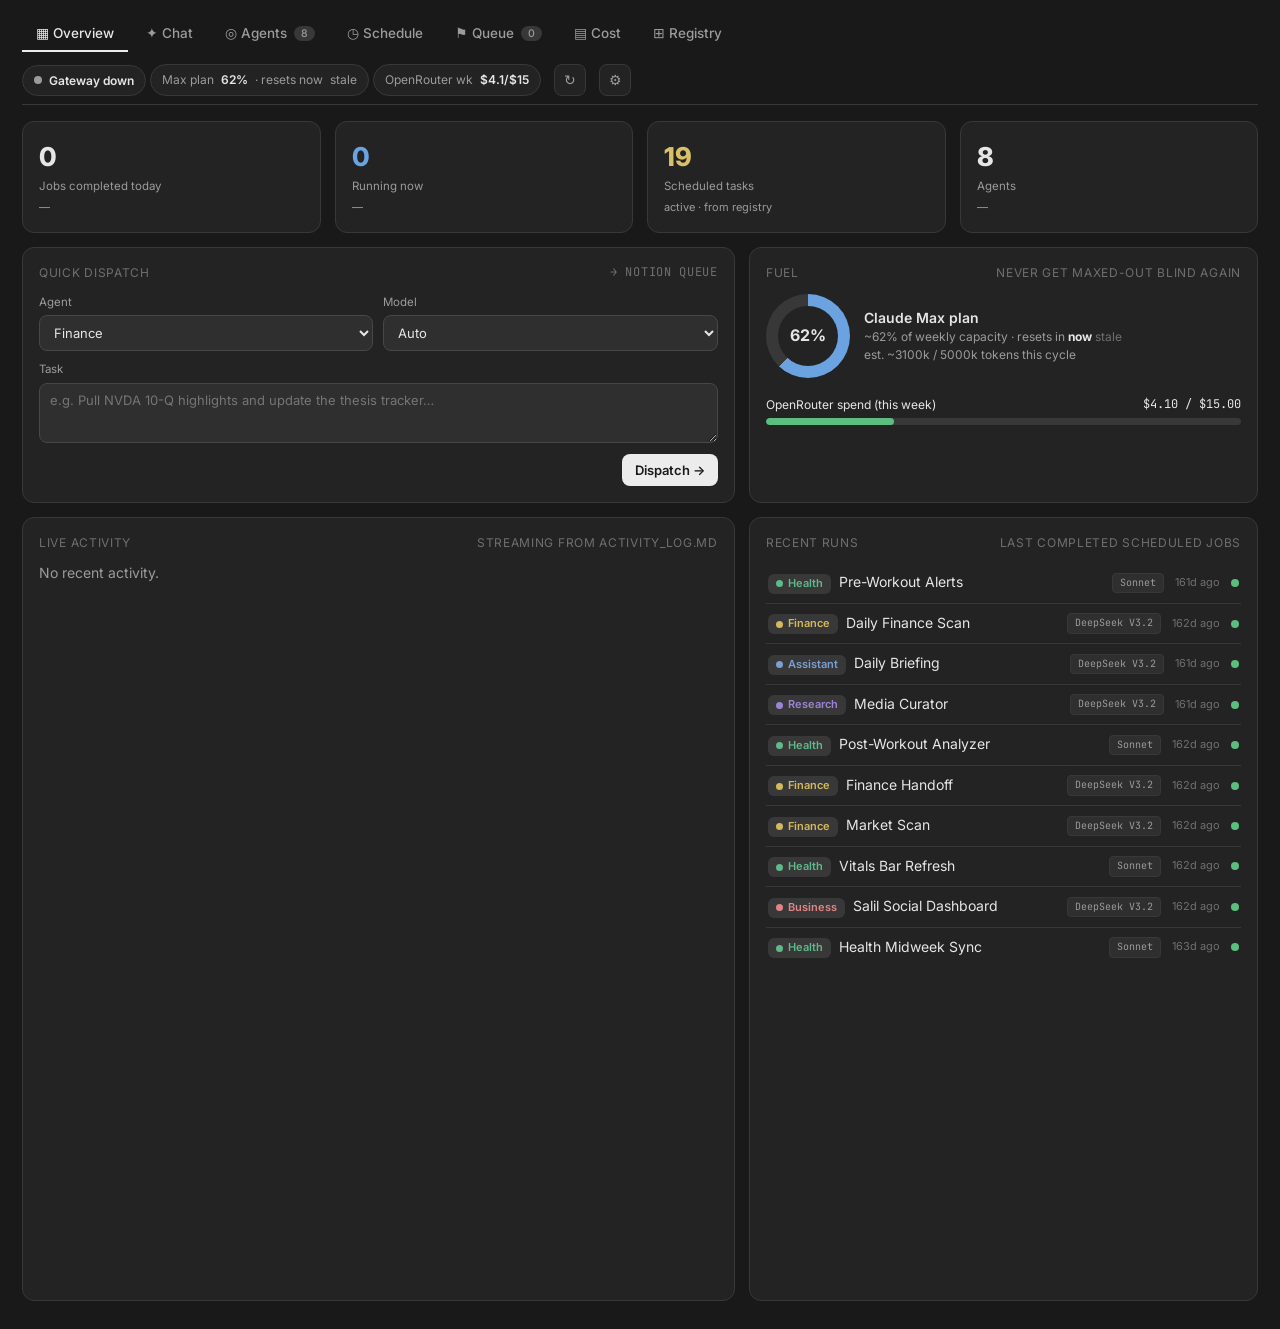
==== command-center/index.html @ c6738aec "Command Center v2: taller layout; agent color fixes; queue/overview/cost redesign; registry inline c" ====
<!DOCTYPE html>
<html lang="en">
<head>
  <meta charset="utf-8">
  <meta name="viewport" content="width=device-width, initial-scale=1">
  <title>AI Command Center</title>
  <link rel="preconnect" href="https://fonts.googleapis.com">
  <link rel="preconnect" href="https://fonts.gstatic.com" crossorigin>
  <link rel="stylesheet" href="https://fonts.googleapis.com/css2?family=Inter:wght@400;500;600;700&family=JetBrains+Mono:wght@400;500&display=swap">
  <link rel="stylesheet" href="css/styles.css">
</head>
<body>
  <!-- Single header row: tabs on the left, status pills + refresh/settings on the right. The
       Notion page title above the embed serves as the heading, so no in-widget brand block. -->
  <div class="topbar">
    <div class="tabs" id="tabs" role="tablist" aria-label="Command Center sections"></div>
    <div class="spacer"></div>
    <!-- Pills (gateway / Max % / OpenRouter $) are rendered into #pills by render/chrome.js. -->
    <span id="pills"></span>
    <button class="iconbtn" id="btn-refresh" title="Refresh" aria-label="Refresh"></button>
    <button class="iconbtn" id="btn-settings" title="Settings" aria-label="Settings"></button>
  </div>

  <!-- Six fixed-height panels (height: var(--app-h)). Content rendered in sections 04-06. -->
  <!-- Visibility is owned solely by CSS (.panel{display:none} / .panel.active{display:flex});
       section 04's render() toggles .active. No `hidden` attr, to avoid a dual-mechanism desync. -->
  <div class="panel active" id="overview" role="tabpanel" aria-labelledby="tab-overview"></div>
  <div class="panel" id="chat" role="tabpanel" aria-labelledby="tab-chat"></div>
  <div class="panel" id="agents" role="tabpanel" aria-labelledby="tab-agents"></div>
  <div class="panel" id="schedule" role="tabpanel" aria-labelledby="tab-schedule"></div>
  <div class="panel" id="queue" role="tabpanel" aria-labelledby="tab-queue"></div>
  <div class="panel" id="cost" role="tabpanel" aria-labelledby="tab-cost"></div>
  <div class="panel" id="registry" role="tabpanel" aria-labelledby="tab-registry"></div>

  <!-- Overlay + modal container (populated by render/agents.js etc.). CSS .overlay.open drives visibility. -->
  <div class="overlay" id="overlay">
    <div class="modal" id="modal" role="dialog" aria-modal="true"></div>
  </div>

  <!-- Toast container -->
  <div class="toast" id="toast" role="status" aria-live="polite"></div>

  <script type="module" src="js/main.js"></script>
</body>
</html>
---- command-center/css/styles.css ----
:root{
  --bg:#191919;--card:#232323;--card2:#2f2f2f;--card3:#383838;--accent:#ececec;--text:#e6e6e6;
  --muted:#9b9b9b;--faint:#6f6f6f;--border:#383838;--border2:#474747;
  --success:#5bbd7e;--running:#6aa3e0;--warn:#e3a05c;--fail:#e07a7a;--queued:#d8c06a;
  /* Agent theme colors — MUST match the agent-art bezels: finance=gold, health=green,
     business=red, marketing=teal. Everything color-codes off these vars. */
  --tag-assistant:#7a9fd1;--tag-finance:#d4b85c;--tag-health:#5fb98a;--tag-research:#9d83d6;
  --tag-programming:#d4905c;--tag-career:#c478c4;--tag-business:#e08585;--tag-marketing:#5cb8c0;
  --radius:12px;
  --app-h:1180px;
}
*{box-sizing:border-box;margin:0;padding:0}
*{scrollbar-width:thin;scrollbar-color:var(--border2) transparent}
::-webkit-scrollbar{width:8px;height:8px}
::-webkit-scrollbar-track{background:transparent}
::-webkit-scrollbar-thumb{background:var(--border2);border-radius:8px}
::-webkit-scrollbar-thumb:hover{background:var(--faint)}
body{background:var(--bg);color:var(--text);font-family:'Inter','Helvetica Neue',sans-serif;font-size:14px;
  line-height:1.45;padding:16px 22px 28px;-webkit-font-smoothing:antialiased;max-width:1520px;margin:0 auto}
.mono{font-family:'JetBrains Mono','Courier New',monospace}
h1,h2,h3{margin:0;font-weight:600}.muted{color:var(--muted)}.faint{color:var(--faint)}.spacer{flex:1}
.grow{flex:1;min-height:0}

.topbar{display:flex;align-items:flex-end;gap:13px;margin-bottom:16px;border-bottom:1px solid var(--border);flex-wrap:wrap}
.topbar .spacer{align-self:stretch}
.topbar #pills,.topbar .iconbtn{margin-bottom:8px}
.brand{display:flex;align-items:center;gap:10px}
.brand .logo{width:30px;height:30px;border-radius:8px;background:linear-gradient(135deg,#3a3a3a,#202020);border:1px solid var(--border2);display:grid;place-items:center;font-size:16px}
.brand h1{font-size:17px;letter-spacing:.2px}.brand .sub{font-size:11px;color:var(--faint)}
.pill{display:inline-flex;align-items:center;gap:7px;background:var(--card);border:1px solid var(--border);border-radius:999px;padding:6px 11px;font-size:12px;color:var(--muted)}
.pill b{color:var(--text);font-weight:600}
.dot{width:8px;height:8px;border-radius:50%;background:var(--muted);display:inline-block}
.dot.ok{background:var(--success)}.dot.run{background:var(--running);box-shadow:0 0 0 3px rgba(106,163,224,.18)}
.dot.warn{background:var(--warn)}.dot.fail{background:var(--fail)}
.iconbtn{background:var(--card);border:1px solid var(--border);color:var(--muted);border-radius:8px;width:32px;height:32px;cursor:pointer;font-size:14px}
.iconbtn:hover{border-color:var(--border2);color:var(--text)}
.badge-mock{font-size:10px;letter-spacing:.6px;text-transform:uppercase;color:#1a1a1a;background:var(--queued);border-radius:5px;padding:3px 7px;font-weight:700}

.tabs{display:flex;gap:4px;flex-wrap:wrap}
.tab{background:none;border:none;color:var(--muted);padding:9px 14px;font-size:13.5px;font-weight:500;cursor:pointer;border-bottom:2px solid transparent;margin-bottom:-1px;display:flex;align-items:center;gap:7px;font-family:inherit}
.tab:hover{color:var(--text)}.tab.active{color:var(--text);border-bottom-color:var(--accent)}
.tab .count{font-size:10.5px;background:var(--card3);color:var(--muted);border-radius:999px;padding:1px 7px}
.tab .count:empty{display:none}
.tab.active .count{background:var(--accent);color:#1a1a1a}

.panel{display:none;height:var(--app-h);flex-direction:column;gap:14px;animation:fade .18s ease}
.panel.active{display:flex}
@keyframes fade{from{opacity:0;transform:translateY(4px)}to{opacity:1;transform:none}}

.grid{display:grid;gap:14px}.cols-4{grid-template-columns:repeat(4,1fr)}.cols-2{grid-template-columns:1.4fr 1fr}
@media(max-width:1000px){.cols-4{grid-template-columns:repeat(2,1fr)}.cols-2{grid-template-columns:1fr}}
.box{background:var(--card);border:1px solid var(--border);border-radius:var(--radius);padding:16px;display:flex;flex-direction:column}
.ptitle{font-size:12px;text-transform:uppercase;letter-spacing:.7px;color:var(--faint);margin-bottom:12px;display:flex;align-items:center;justify-content:space-between;gap:8px}
.kpi .big{font-size:26px;font-weight:800;letter-spacing:-.5px}.kpi .lbl{font-size:11.5px;color:var(--muted);margin-top:2px}
.kpi .delta{font-size:11px;margin-top:6px}.up{color:var(--success)}.down{color:var(--fail)}
.note{font-size:11.5px;color:var(--faint);margin-top:8px}
.gaugewrap{display:flex;align-items:center;gap:14px}
.donut{width:84px;height:84px;border-radius:50%;display:grid;place-items:center;position:relative;flex:none}
.donut::before{content:'';position:absolute;width:60px;height:60px;border-radius:50%;background:var(--card)}
.donut .val{position:relative;font-weight:700;font-size:16px}
.barrow{margin:8px 0}.barrow .top{display:flex;justify-content:space-between;font-size:12px;margin-bottom:5px}
.track{height:7px;background:var(--card3);border-radius:999px;overflow:hidden}.fill{height:100%;border-radius:999px}
.tag{font-size:11px;padding:2px 8px;border-radius:6px;font-weight:600;display:inline-flex;align-items:center;gap:5px;background:var(--card3)}
.tag::before{content:'';width:7px;height:7px;border-radius:50%;background:currentColor}
.t-assistant{color:var(--tag-assistant)}.t-finance{color:var(--tag-finance)}.t-health{color:var(--tag-health)}
.t-research{color:var(--tag-research)}.t-programming{color:var(--tag-programming)}.t-career{color:var(--tag-career)}
.t-business{color:var(--tag-business)}.t-marketing{color:var(--tag-marketing)}
.chip{font-family:'JetBrains Mono','Courier New',monospace;font-size:10px;background:var(--card2);border:1px solid var(--border);border-radius:4px;padding:2px 7px;color:var(--muted);white-space:nowrap;display:inline-block}
.chip.max{color:var(--running);border-color:rgba(106,163,224,.4)}.chip.open{color:var(--success);border-color:rgba(91,189,126,.4)}
.chip.free{color:var(--muted)}.chip.code{color:var(--faint)}
.btn{background:var(--accent);color:#1a1a1a;border:none;border-radius:8px;padding:8px 13px;font-weight:600;font-size:13px;cursor:pointer;font-family:inherit}
.btn:hover{filter:brightness(.93)}.btn.ghost{background:var(--card2);color:var(--text);border:1px solid var(--border2)}
.btn.sm{padding:5px 9px;font-size:11.5px}.btn.danger{background:none;color:var(--fail);border:1px solid rgba(224,122,122,.4)}
.btn.go{background:none;color:var(--success);border:1px solid rgba(91,189,126,.4)}
input,textarea,select{background:var(--card2);color:var(--text);border:1px solid var(--border2);border-radius:8px;padding:8px 10px;font-size:13px;font-family:inherit;width:100%}
textarea{resize:vertical;min-height:60px}label.fld{display:block;font-size:11.5px;color:var(--muted);margin:0 0 5px}
.feed{display:flex;flex-direction:column;overflow:auto}
.feed .row{display:flex;gap:11px;padding:9px 2px;border-bottom:1px solid var(--border);align-items:center}
.feed .row:last-child{border-bottom:none}.feed .when{color:var(--faint);font-size:11px;min-width:46px}.feed .msg{flex:1}

/* AGENTS — 4 columns × 2 rows for 8 agents */
.agrid{display:grid;grid-template-columns:repeat(4,1fr);gap:13px;align-items:stretch}
@media(max-width:1100px){.agrid{grid-template-columns:repeat(2,1fr)}}@media(max-width:620px){.agrid{grid-template-columns:repeat(2,1fr)}}
.agent-grid{flex:1;min-height:0;overflow-y:auto;display:grid;grid-template-columns:repeat(auto-fill,minmax(250px,1fr));gap:9px;align-content:start}
.acard{background:var(--card);border:1px solid var(--border);border-radius:12px;overflow:hidden;display:flex;flex-direction:column;cursor:pointer;transition:border-color .15s,transform .12s}
.acard:hover{border-color:var(--border2);transform:translateY(-2px)}.acard.display-only{opacity:.85}
.card-img-wrap{position:relative;width:100%;aspect-ratio:1/1;background:var(--card2);display:flex;align-items:center;justify-content:center;border-bottom:1px solid var(--border)}
.emoji-fallback{font-size:46px}
.card-img{position:absolute;inset:0;width:100%;height:100%;object-fit:cover;image-rendering:pixelated}
.card-body{padding:12px 13px;display:flex;flex-direction:column;gap:8px;flex:1}
.card-header{display:flex;align-items:flex-start;gap:10px}
.agent-name{font-size:14.5px;font-weight:700;color:var(--accent);line-height:1.15}
.agent-type{display:inline-block;font-size:9px;font-weight:700;text-transform:uppercase;letter-spacing:.5px;padding:2px 7px;border-radius:4px;color:#15110c;margin-top:4px}
.type-assistant{background:var(--tag-assistant)}.type-finance{background:var(--tag-finance)}.type-health{background:var(--tag-health)}
.type-research{background:var(--tag-research)}.type-programming{background:var(--tag-programming)}.type-career{background:var(--tag-career)}
.type-business{background:var(--tag-business)}.type-marketing{background:var(--tag-marketing)}
.health{display:inline-flex;align-items:center;gap:5px;font-size:10px;color:var(--faint);margin-left:auto;white-space:nowrap}
.hdot{width:8px;height:8px;border-radius:50%;flex-shrink:0}
.h-green{background:var(--success)}.h-amber{background:var(--warn)}.h-red{background:var(--fail)}.h-gray{background:var(--faint)}.h-run{background:var(--running);animation:pulse 1.3s infinite}
@keyframes pulse{0%,100%{opacity:1}50%{opacity:.3}}
.card-desc{font-size:11px;line-height:1.5;color:var(--muted)}
.skillrow{display:flex;flex-wrap:wrap;gap:4px;margin-top:auto}
.card-foot{display:flex;align-items:center;justify-content:space-between;gap:8px;margin-top:8px;padding-top:8px;border-top:1px solid var(--border)}
.card-foot .did{font-size:10px;color:var(--muted);overflow:hidden;text-overflow:ellipsis;white-space:nowrap}
.open-hint{font-size:10px;color:var(--faint);text-align:right;flex-shrink:0}
/* left accent carries agent color identity (no top border → no double line over the art bezel) */
.acard.ag-finance{border-left:3px solid var(--tag-finance)}.acard.ag-health{border-left:3px solid var(--tag-health)}
.acard.ag-research{border-left:3px solid var(--tag-research)}.acard.ag-assistant{border-left:3px solid var(--tag-assistant)}
.acard.ag-programming{border-left:3px solid var(--tag-programming)}.acard.ag-career{border-left:3px solid var(--tag-career)}
.acard.ag-business{border-left:3px solid var(--tag-business)}.acard.ag-marketing{border-left:3px solid var(--tag-marketing)}

/* modal */
.overlay{position:fixed;inset:0;background:rgba(0,0,0,.62);display:none;align-items:flex-start;justify-content:center;padding:24px 16px;z-index:50;overflow-y:auto}
.overlay.open{display:flex}
.modal{background:#1f1f1f;border:1px solid var(--border2);border-radius:14px;width:100%;max-width:520px;padding:20px;box-shadow:0 18px 50px rgba(0,0,0,.5)}
.modal.wide{max-width:720px}
.modal-head{display:flex;align-items:center;gap:11px;margin-bottom:4px}
.modal-icon{width:46px;height:46px;border-radius:10px;display:flex;align-items:center;justify-content:center;font-size:22px;background:var(--card2);border:1px solid var(--border);overflow:hidden;position:relative}
.modal-icon span{position:absolute}.modal-icon img{position:relative;width:100%;height:100%;object-fit:cover;image-rendering:pixelated}
.modal-title{font-size:16px;font-weight:700;color:var(--accent)}
.modal-sub{font-size:11.5px;color:var(--muted);margin:8px 0 4px;line-height:1.55}
.sec{margin:16px 0}.sec-label{font-size:9.5px;text-transform:uppercase;letter-spacing:.6px;color:var(--faint);margin-bottom:9px}
.btn-row{display:flex;flex-wrap:wrap;gap:9px}
/* All profile-page buttons share one gray treatment — bigger, more padding, clear border. */
.dispatch-btn{font-size:12.5px;font-weight:600;font-family:inherit;background:var(--card2);border:1px solid var(--border2);border-radius:9px;padding:10px 16px;color:var(--text);cursor:pointer;transition:all .14s}
.dispatch-btn:hover{background:var(--card3);border-color:var(--faint)}.dispatch-btn.custom{color:var(--muted);border-style:dashed}
.preset-btn{font-size:11.5px;font-weight:600;font-family:inherit;background:rgba(122,159,209,.1);border:1px solid var(--border2);border-radius:7px;padding:7px 11px;color:var(--text);cursor:pointer;text-align:left}
.preset-btn:hover{background:rgba(122,159,209,.18)}
.profile-ctl{display:flex;gap:14px;flex-wrap:wrap;align-items:center;margin:12px 0;padding:13px 15px;background:var(--card);border:1px solid var(--border2);border-radius:11px}
.mini-field{display:flex;align-items:center;gap:7px;font-size:11.5px;color:var(--muted)}.mini-field select{width:auto;padding:7px 9px}
/* Agent active/paused status light */
.agent-state{display:inline-flex;align-items:center;gap:7px;font-size:11px;font-weight:700;text-transform:uppercase;letter-spacing:.4px}
.agent-state .state-dot{width:9px;height:9px;border-radius:50%;flex-shrink:0}
.agent-state.active{color:var(--success)}.agent-state.active .state-dot{background:var(--success);box-shadow:0 0 0 3px rgba(91,189,126,.16)}
.agent-state.paused{color:var(--warn)}.agent-state.paused .state-dot{background:var(--warn);box-shadow:0 0 0 3px rgba(227,160,92,.16)}
/* Pause/Start toggle — gray to match the rest of the profile page, never white */
.agent-toggle{font-family:inherit;font-size:12.5px;font-weight:600;background:var(--card3);color:var(--text);border:1px solid var(--border2);border-radius:9px;padding:10px 18px;cursor:pointer;transition:all .14s}
.agent-toggle:hover{background:var(--card2);border-color:var(--faint)}
.agent-toggle.paused{color:var(--warn);border-color:rgba(227,160,92,.45);background:rgba(227,160,92,.08)}
.skillacc{display:flex;flex-direction:column;gap:5px}
.skl{border:1px solid var(--border);border-radius:8px;background:var(--card2);overflow:hidden}
.skl-h{display:flex;align-items:center;gap:8px;padding:8px 11px;cursor:pointer;font-family:'JetBrains Mono',monospace;font-size:11.5px;color:var(--text)}
.skl-h:hover{background:var(--card3)}.skl-h .caret{margin-left:auto;color:var(--faint);transition:transform .15s;font-size:10px}
.skl.open .caret{transform:rotate(90deg)}
.skl-b{display:none;padding:0 11px 10px 11px;font-size:11.5px;color:var(--muted);line-height:1.5;font-family:'Inter',sans-serif}
.skl.open .skl-b{display:block}
.spark{display:flex;align-items:flex-end;gap:2px;height:32px}.spark .bar{flex:1;border-radius:1px;min-height:2px;opacity:.85}
.activity-line{display:flex;gap:16px;font-size:11px;color:var(--muted);margin-top:7px}.activity-line b{color:var(--accent);font-size:14px;font-weight:800}
.list{display:flex;flex-direction:column;gap:6px}
.lrow{display:flex;align-items:center;gap:9px;font-size:12px;padding:6px 8px;border-radius:7px;background:var(--card2)}
.lrow .grow{flex:1;overflow:hidden;text-overflow:ellipsis;white-space:nowrap}.lrow .time{color:var(--faint);font-size:10.5px}
.st{font-size:9px;font-weight:700;text-transform:uppercase;letter-spacing:.4px;padding:2px 7px;border-radius:4px;white-space:nowrap}
.st-success{background:rgba(91,189,126,.16);color:var(--success)}.st-failed{background:rgba(224,122,122,.16);color:var(--fail)}.st-running{background:rgba(106,163,224,.16);color:var(--running)}
.field{margin-bottom:11px}.field label{display:block;font-size:11px;font-weight:600;color:var(--text);margin-bottom:5px}
.field .req{color:var(--fail)}.field .hint{color:var(--faint);font-weight:400}
.when-row{display:flex;gap:6px;flex-wrap:wrap}.when-opt{flex:1;min-width:84px;text-align:center;font-size:11px;font-weight:600;padding:8px 6px;border-radius:8px;border:1px solid var(--border2);background:var(--card2);color:var(--muted);cursor:pointer}
.when-opt.sel{border-color:var(--tag-assistant);color:var(--accent);background:rgba(122,159,209,.12)}
.modal-actions{display:flex;gap:9px;justify-content:flex-end;margin-top:14px}

/* SCHEDULE calendar */
.scbox{flex:1;min-height:0}
.cal{display:grid;grid-template-columns:repeat(7,1fr);gap:8px;flex:1;min-height:0}
.calcol{background:var(--card2);border:1px solid var(--border);border-radius:10px;padding:8px;display:flex;flex-direction:column;overflow:hidden}
.calcol.today{border-color:var(--border2);box-shadow:inset 0 0 0 1px rgba(236,236,236,.07)}
.calcol.drag{border-color:var(--tag-assistant);background:rgba(122,159,209,.07)}
.calhd{font-size:11px;font-weight:700;color:var(--muted);text-transform:uppercase;letter-spacing:.5px;padding:1px 2px 8px;display:flex;justify-content:space-between;align-items:center}
.calhd .td{font-size:8.5px;color:#1a1a1a;background:var(--accent);border-radius:4px;padding:1px 5px;font-weight:700}
.calscroll{flex:1;overflow-y:auto;min-height:0}
.caltotal{margin-top:7px;padding-top:7px;border-top:1px solid var(--border);font-size:9.5px;color:var(--faint);display:flex;justify-content:space-between;align-items:center}
.caltotal b{font-weight:700;font-size:11px}
.daily-strip{font-size:9.5px;color:var(--faint);background:var(--card);border:1px dashed var(--border2);border-radius:6px;padding:5px 7px;margin-bottom:7px;line-height:1.35}
.evt{border-left:3px solid var(--border2);background:var(--card);border-radius:7px;padding:7px 8px;margin-bottom:7px;display:flex;flex-direction:column;gap:3px;cursor:pointer}
.evt .t{font-size:11px;font-weight:600;line-height:1.2}.evt .tm{font-size:9.5px;color:var(--faint)}
.evt .ft{font-size:9.5px;color:var(--muted);display:flex;justify-content:space-between;gap:6px}
.evt.ag-finance{border-left-color:var(--tag-finance)}.evt.ag-research{border-left-color:var(--tag-research)}.evt.ag-health{border-left-color:var(--tag-health)}
.evt.ag-assistant{border-left-color:var(--tag-assistant)}.evt.ag-programming{border-left-color:var(--tag-programming)}.evt.ag-career{border-left-color:var(--tag-career)}
.evt.ag-business{border-left-color:var(--tag-business)}.evt.ag-marketing{border-left-color:var(--tag-marketing)}
.evt.oneoff{border-style:dashed;border-left-style:solid;background:rgba(122,159,209,.06)}
.tray{border:1px dashed var(--border2);border-radius:10px;padding:11px 13px;background:var(--card)}
.tray-h{font-size:11px;color:var(--muted);margin-bottom:9px;display:flex;align-items:center;gap:8px;flex-wrap:wrap}
.tray-items{display:flex;gap:8px;flex-wrap:wrap}
.dragchip{display:flex;align-items:center;gap:7px;background:var(--card2);border:1px solid var(--border2);border-left:3px solid var(--border2);border-radius:8px;padding:7px 11px;font-size:12px;cursor:grab}
.dragchip:active{cursor:grabbing}.dragchip .gr{color:var(--faint);font-size:13px}
.dragchip.ag-finance{border-left-color:var(--tag-finance)}.dragchip.ag-research{border-left-color:var(--tag-research)}.dragchip.ag-health{border-left-color:var(--tag-health)}.dragchip.ag-assistant{border-left-color:var(--tag-assistant)}
.dragchip.ag-business{border-left-color:var(--tag-business)}.dragchip.ag-marketing{border-left-color:var(--tag-marketing)}

/* RECENT RUNS */
.rr-box{border:1px solid var(--border);border-radius:10px;padding:10px 13px;background:var(--card);flex-shrink:0}
.rr-list{display:flex;flex-direction:column;max-height:260px;overflow-y:auto}
.rr-row{display:flex;align-items:center;gap:8px;font-size:11.5px;padding:6px 0;border-bottom:1px solid var(--border)}
.rr-row:last-child{border-bottom:none}
.rr-icon{font-weight:700;width:14px;text-align:center;flex-shrink:0;font-size:12px}
.rr-name{font-weight:600;flex:1;overflow:hidden;text-overflow:ellipsis;white-space:nowrap}
.rr-sep{margin:0 2px}
.rr-agent{font-size:10px;text-transform:uppercase;letter-spacing:.4px}
.rr-time{font-size:10.5px;margin-left:auto;white-space:nowrap}
.ag-text-finance{color:var(--tag-finance)}.ag-text-health{color:var(--tag-health)}
.ag-text-research{color:var(--tag-research)}.ag-text-assistant{color:var(--tag-assistant)}
.ag-text-programming{color:var(--tag-programming)}.ag-text-career{color:var(--tag-career)}
.ag-text-business{color:var(--tag-business)}.ag-text-marketing{color:var(--tag-marketing)}

/* QUEUE kanban + filter */
.q-filter{display:flex;gap:6px;padding-bottom:12px;border-bottom:1px solid var(--border);flex-shrink:0}
.q-ftab{font-size:11.5px;font-weight:600;padding:5px 14px;border-radius:999px;border:1px solid var(--border2);background:var(--card2);color:var(--muted);cursor:pointer;font-family:inherit;transition:all .15s}
.q-ftab:hover{border-color:var(--faint);color:var(--text)}
.q-ftab.active{background:var(--accent);color:#1a1a1a;border-color:var(--accent)}
.kanban{display:flex;gap:12px;flex:1;min-height:0}
.kcol{background:var(--card2);border:1px solid var(--border);border-radius:11px;padding:10px;display:flex;flex-direction:column;min-height:0;flex:1 1 0;min-width:170px;transition:flex-grow .25s ease}
.kcol-h{font-size:11px;font-weight:700;text-transform:uppercase;letter-spacing:.5px;color:var(--muted);padding:2px 4px 10px;display:flex;align-items:center;gap:8px}
.kcol-h .n{background:var(--card3);border-radius:999px;font-size:10px;padding:1px 8px;color:var(--muted)}
.kcol-h.w{color:var(--queued)}.kcol-h.a{color:var(--running)}.kcol-h.s{color:var(--success)}
.kbody{overflow-y:auto;display:grid;grid-template-columns:repeat(auto-fill,minmax(250px,1fr));gap:9px;flex:1;align-content:start}
.qcard{border:1px solid var(--border);border-radius:9px;background:var(--card);padding:11px;height:fit-content}
.qtop{display:flex;gap:9px;align-items:flex-start}
.qic{width:30px;height:30px;border-radius:8px;background:var(--card3);display:grid;place-items:center;font-size:14px;flex:none;overflow:hidden;position:relative}
.qic span{position:absolute}.qic img{position:relative;width:100%;height:100%;object-fit:cover;image-rendering:pixelated}
.qtitle{font-weight:600;font-size:12.5px;line-height:1.25}
.qmeta{font-size:10.5px;color:var(--muted);display:flex;gap:6px;flex-wrap:wrap;align-items:center;margin-top:5px}
.src{font-size:9px;text-transform:uppercase;letter-spacing:.4px;color:var(--faint);border:1px solid var(--border2);border-radius:4px;padding:1px 5px}
.qprompt{font-size:11px;color:var(--muted);margin-top:8px;line-height:1.45;background:var(--card2);border:1px solid var(--border);border-radius:7px;padding:7px 9px;display:-webkit-box;-webkit-line-clamp:2;-webkit-box-orient:vertical;overflow:hidden}
.slotpill{font-size:10.5px;color:var(--success);background:rgba(91,189,126,.1);border:1px solid rgba(91,189,126,.3);border-radius:6px;padding:3px 8px;margin-top:8px;display:inline-block}
.qnotify{display:flex;align-items:center;gap:6px;font-size:10.5px;color:var(--muted);margin-top:9px;cursor:pointer}
.qnotify input{width:auto;cursor:pointer;accent-color:var(--tag-assistant)}
.qacts{display:flex;gap:6px;flex-wrap:wrap;margin-top:9px}
.qedit{display:none;margin-top:9px;border-top:1px solid var(--border);padding-top:9px}.qedit.open{display:block}
.qempty{color:var(--faint);font-size:12.5px;padding:18px 4px;text-align:center}

/* QUEUE scheduled / all views */
.sched-list{display:flex;flex-direction:column;overflow-y:auto;flex:1;min-height:0}
.sched-row{display:flex;align-items:center;gap:10px;padding:8px 4px;border-bottom:1px solid var(--border);font-size:12px}
.sched-row:last-child{border-bottom:none}
.sched-when{width:76px;flex-shrink:0;font-family:'JetBrains Mono','Courier New',monospace;font-size:10.5px}
.sched-bar{width:3px;height:26px;border-radius:2px;flex-shrink:0;background:var(--border2)}
.sched-bar.ag-finance{background:var(--tag-finance)}.sched-bar.ag-research{background:var(--tag-research)}.sched-bar.ag-health{background:var(--tag-health)}
.sched-bar.ag-assistant{background:var(--tag-assistant)}.sched-bar.ag-programming{background:var(--tag-programming)}.sched-bar.ag-career{background:var(--tag-career)}
.sched-bar.ag-business{background:var(--tag-business)}.sched-bar.ag-marketing{background:var(--tag-marketing)}
.sched-name{flex:1;font-weight:600;overflow:hidden;text-overflow:ellipsis;white-space:nowrap}
.sched-tok{font-size:10px;min-width:38px;text-align:right;white-space:nowrap}
.q-section-head{font-size:9.5px;text-transform:uppercase;letter-spacing:.6px;color:var(--faint);padding:4px 2px;font-weight:600}

/* QUEUE full-width rows (Scheduled / All views) — color-coded by agent, roomy, badged */
.qrow{display:flex;align-items:center;gap:11px;width:100%;padding:12px 15px;margin-bottom:9px;
  background:var(--card);border:1px solid var(--border);border-left:4px solid var(--border2);border-radius:10px}
.qrow:hover{border-color:var(--border2)}
.qrow .src-badge{font-size:9px;font-weight:700;text-transform:uppercase;letter-spacing:.5px;padding:3px 8px;border-radius:5px;flex-shrink:0;white-space:nowrap}
.qrow .src-badge.scheduled{color:var(--success);background:rgba(91,189,126,.12);border:1px solid rgba(91,189,126,.35)}
.qrow .src-badge.manual{color:var(--queued);background:rgba(216,192,106,.12);border:1px solid rgba(216,192,106,.35)}
.qrow .qrow-when{font-size:11px;color:var(--faint);min-width:74px;flex-shrink:0}
.qrow .qrow-name{flex:1;font-weight:600;font-size:13px;overflow:hidden;text-overflow:ellipsis;white-space:nowrap;min-width:0}
.qrow .qrow-tok{font-size:10.5px;min-width:40px;text-align:right;white-space:nowrap}
.qrow.ag-finance{border-left-color:var(--tag-finance)}.qrow.ag-research{border-left-color:var(--tag-research)}.qrow.ag-health{border-left-color:var(--tag-health)}
.qrow.ag-assistant{border-left-color:var(--tag-assistant)}.qrow.ag-programming{border-left-color:var(--tag-programming)}.qrow.ag-career{border-left-color:var(--tag-career)}
.qrow.ag-business{border-left-color:var(--tag-business)}.qrow.ag-marketing{border-left-color:var(--tag-marketing)}

/* chat */
.ctxbar{display:flex;gap:7px;flex-wrap:wrap;align-items:center}
.ctxbar .lab{font-size:10.5px;color:var(--faint);text-transform:uppercase;letter-spacing:.5px}
.ctxchip{font-size:11px;color:var(--success);border:1px solid rgba(91,189,126,.3);border-radius:999px;padding:3px 9px;background:rgba(91,189,126,.07)}
.chatwrap{display:flex;flex-direction:column;border:1px solid var(--border);border-radius:var(--radius);background:var(--card);flex:1;min-height:0}
.chat-head{display:flex;align-items:center;gap:10px;padding:11px 14px;border-bottom:1px solid var(--border)}
.chat-body{flex:1;overflow:auto;padding:16px;display:flex;flex-direction:column;gap:13px}
.bubble{max-width:78%;padding:10px 13px;border-radius:12px;font-size:13.5px;line-height:1.5}
.bubble.me{align-self:flex-end;background:var(--accent);color:#1a1a1a;border-bottom-right-radius:4px}
.bubble.ai{align-self:flex-start;background:var(--card3);border-bottom-left-radius:4px}
.bubble .who{font-size:10px;opacity:.7;margin-bottom:3px;letter-spacing:.4px;text-transform:uppercase}
.bubble .cite{display:block;margin-top:7px;font-size:10.5px;color:var(--running)}
.chat-input{display:flex;gap:9px;padding:12px;border-top:1px solid var(--border)}

.toast{position:fixed;bottom:20px;left:50%;transform:translateX(-50%) translateY(20px);background:#2a2a2a;border:1px solid var(--border2);color:var(--text);padding:11px 18px;border-radius:10px;font-size:12.5px;opacity:0;transition:all .25s;z-index:60;box-shadow:0 8px 24px rgba(0,0,0,.4);pointer-events:none}
.toast.show{opacity:1;transform:translateX(-50%) translateY(0)}.toast.ok{border-left:3px solid var(--success)}

/* registry tab */
.chip.private{color:var(--tag-health);border-color:rgba(224,133,133,.4)}
.chip.open-first{color:var(--queued);border-color:rgba(216,192,106,.4)}
.chip.infra{color:var(--faint)}
.reg-filterbar{display:flex;gap:6px;flex-wrap:wrap;margin-bottom:6px}
.reg-filter{padding:3px 10px!important;font-size:11px!important}.reg-filter.active{color:var(--text)!important;border-color:var(--accent)!important}
.reg-scroll{overflow-y:auto;flex:1;min-height:0}
.reg-table{width:100%;border-collapse:collapse;font-size:12.5px}
.reg-table tbody tr:hover{background:var(--card2)}
.reg-table tbody tr.reg-row-migrate{background:rgba(95,185,138,.04)}
.reg-th{padding:6px 10px;text-align:left;font-size:10.5px;text-transform:uppercase;letter-spacing:.5px;color:var(--faint);border-bottom:1px solid var(--border);cursor:pointer;user-select:none;white-space:nowrap}
.reg-th:hover{color:var(--muted)}.reg-th.active{color:var(--text)}
.reg-table td{padding:9px 12px;border-bottom:1px solid var(--border);vertical-align:middle;line-height:1.4}
.reg-name{font-weight:600}
.reg-mono{font-family:'JetBrains Mono','Courier New',monospace;font-size:11px;color:var(--muted)}
.reg-notes{font-size:11px;color:var(--faint);max-width:300px;vertical-align:top}
.reg-hint{font-size:11px;line-height:1.45;margin-bottom:2px}
/* agent color accent on the first cell → full-width identity per row */
.reg-table tbody tr td:first-child{border-left:3px solid var(--border2)}
.reg-table tbody tr.ag-finance td:first-child{border-left-color:var(--tag-finance)}.reg-table tbody tr.ag-research td:first-child{border-left-color:var(--tag-research)}
.reg-table tbody tr.ag-health td:first-child{border-left-color:var(--tag-health)}.reg-table tbody tr.ag-assistant td:first-child{border-left-color:var(--tag-assistant)}
.reg-table tbody tr.ag-programming td:first-child{border-left-color:var(--tag-programming)}.reg-table tbody tr.ag-career td:first-child{border-left-color:var(--tag-career)}
.reg-table tbody tr.ag-business td:first-child{border-left-color:var(--tag-business)}.reg-table tbody tr.ag-marketing td:first-child{border-left-color:var(--tag-marketing)}
.reg-table tbody tr.reg-row-off{opacity:.5}
/* on/off toggle switch */
.reg-toggle{position:relative;display:inline-block;width:34px;height:19px;cursor:pointer}
.reg-toggle input{position:absolute;opacity:0;width:100%;height:100%;margin:0;cursor:pointer;z-index:1}
.reg-slider{position:absolute;inset:0;background:var(--card3);border:1px solid var(--border2);border-radius:999px;transition:all .15s}
.reg-slider::before{content:'';position:absolute;width:13px;height:13px;left:2px;top:2px;border-radius:50%;background:var(--muted);transition:all .15s}
.reg-toggle input:checked + .reg-slider{background:rgba(91,189,126,.25);border-color:var(--success)}
.reg-toggle input:checked + .reg-slider::before{transform:translateX(15px);background:var(--success)}
/* inline schedule + model editors */
.reg-sched-input{width:118px;padding:5px 8px;font-size:11px;font-family:'JetBrains Mono','Courier New',monospace;background:var(--card2);border:1px solid var(--border2);border-radius:6px;color:var(--text)}
.reg-sched-input:focus{border-color:var(--accent);outline:none}
.reg-select{width:auto;min-width:118px;padding:5px 8px;font-size:11.5px}
.reg-select:focus{border-color:var(--accent);outline:none}
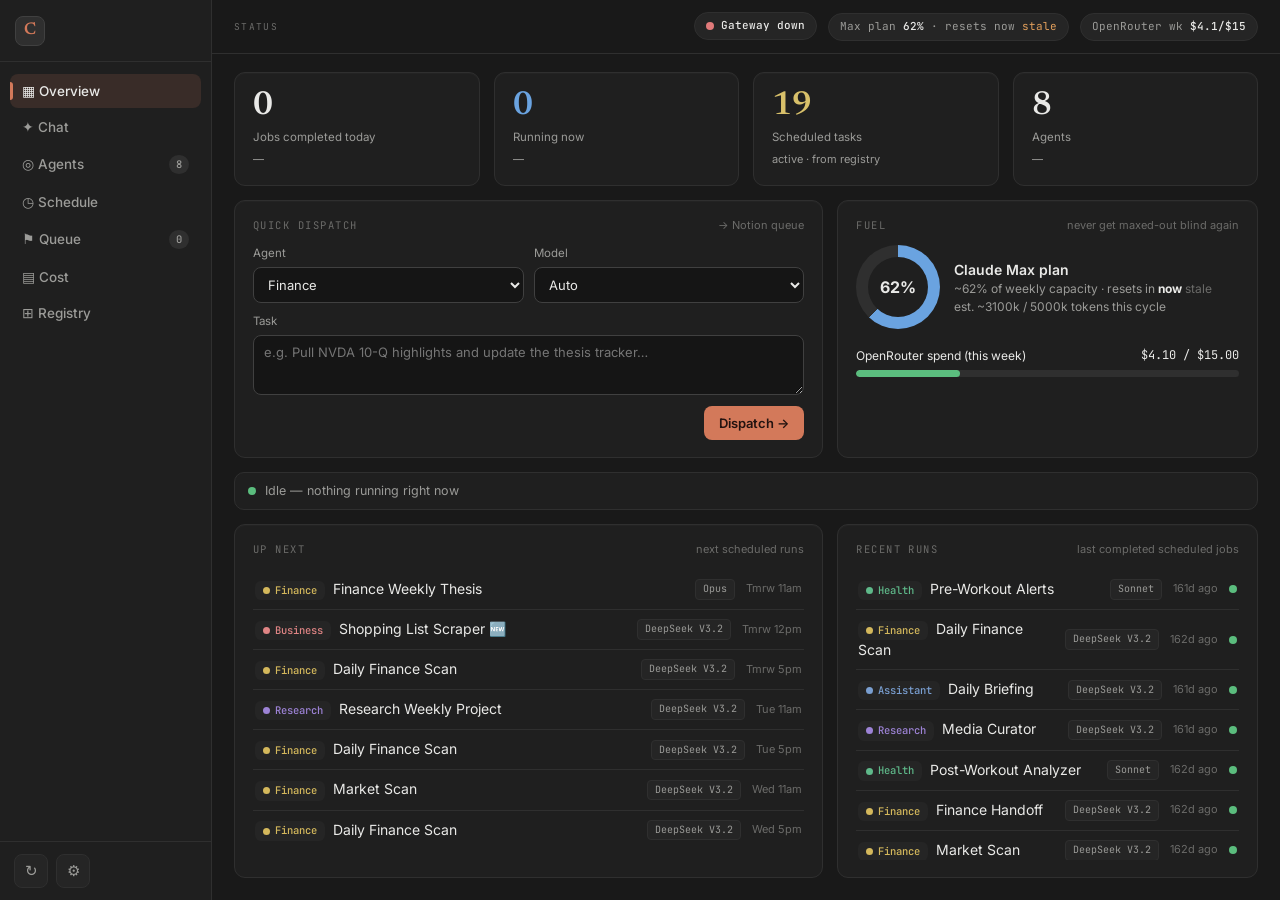
==== commit 3cbc802a: "Command center: cosmetic makeover — left nav rail + clay accent Restyle only (no functional changes)" ====
--- a/command-center/index.html
+++ b/command-center/index.html
@@ -6,31 +6,52 @@
   <title>AI Command Center</title>
   <link rel="preconnect" href="https://fonts.googleapis.com">
   <link rel="preconnect" href="https://fonts.gstatic.com" crossorigin>
-  <link rel="stylesheet" href="https://fonts.googleapis.com/css2?family=Inter:wght@400;500;600;700&family=JetBrains+Mono:wght@400;500&display=swap">
+  <link rel="stylesheet" href="https://fonts.googleapis.com/css2?family=Inter:wght@400;500;600;700&family=JetBrains+Mono:wght@400;500&family=Newsreader:wght@400;500;600&display=swap">
   <link rel="stylesheet" href="css/styles.css">
 </head>
 <body>
-  <!-- Single header row: tabs on the left, status pills + refresh/settings on the right. The
-       Notion page title above the embed serves as the heading, so no in-widget brand block. -->
-  <div class="topbar">
-    <div class="tabs" id="tabs" role="tablist" aria-label="Command Center sections"></div>
-    <div class="spacer"></div>
-    <!-- Pills (gateway / Max % / OpenRouter $) are rendered into #pills by render/chrome.js. -->
-    <span id="pills"></span>
-    <button class="iconbtn" id="btn-refresh" title="Refresh" aria-label="Refresh"></button>
-    <button class="iconbtn" id="btn-settings" title="Settings" aria-label="Settings"></button>
+  <!-- App shell: fixed left nav rail + flexible main stage. The JS only needs the #tabs, #pills,
+       #btn-refresh, #btn-settings, .panel, #overlay and #toast hooks — all preserved below. -->
+  <div class="app">
+
+    <!-- ── Left nav rail ─────────────────────────────────────────────────────────── -->
+    <nav class="rail" aria-label="Primary">
+      <!-- Logo mark only — the Notion page title above the embed is the heading, so no wordmark. -->
+      <div class="brand">
+        <div class="logo" aria-hidden="true">C</div>
+      </div>
+
+      <!-- Vertical tab list (rendered by render/chrome.js). -->
+      <div class="tabs" id="tabs" role="tablist" aria-label="Command Center sections"></div>
+
+      <!-- Footer row of square icon buttons (refresh / settings). -->
+      <div class="rail-foot">
+        <button class="iconbtn" id="btn-refresh" title="Refresh" aria-label="Refresh"></button>
+        <button class="iconbtn" id="btn-settings" title="Settings" aria-label="Settings"></button>
+      </div>
+    </nav>
+
+    <!-- ── Main stage ───────────────────────────────────────────────────────────── -->
+    <main class="stage">
+      <!-- Slim status strip. Pills (gateway / Max % / OpenRouter $) render into #pills. -->
+      <div class="statusstrip">
+        <span class="strip-label mono">STATUS</span>
+        <span class="spacer"></span>
+        <span id="pills"></span>
+      </div>
+
+      <!-- Seven swappable panels. Visibility owned by CSS (.panel{display:none}/.panel.active{display:flex}). -->
+      <div class="stage-body">
+        <div class="panel active" id="overview" role="tabpanel" aria-labelledby="tab-overview"></div>
+        <div class="panel" id="chat" role="tabpanel" aria-labelledby="tab-chat"></div>
+        <div class="panel" id="agents" role="tabpanel" aria-labelledby="tab-agents"></div>
+        <div class="panel" id="schedule" role="tabpanel" aria-labelledby="tab-schedule"></div>
+        <div class="panel" id="queue" role="tabpanel" aria-labelledby="tab-queue"></div>
+        <div class="panel" id="cost" role="tabpanel" aria-labelledby="tab-cost"></div>
+        <div class="panel" id="registry" role="tabpanel" aria-labelledby="tab-registry"></div>
+      </div>
+    </main>
   </div>
-
-  <!-- Six fixed-height panels (height: var(--app-h)). Content rendered in sections 04-06. -->
-  <!-- Visibility is owned solely by CSS (.panel{display:none} / .panel.active{display:flex});
-       section 04's render() toggles .active. No `hidden` attr, to avoid a dual-mechanism desync. -->
-  <div class="panel active" id="overview" role="tabpanel" aria-labelledby="tab-overview"></div>
-  <div class="panel" id="chat" role="tabpanel" aria-labelledby="tab-chat"></div>
-  <div class="panel" id="agents" role="tabpanel" aria-labelledby="tab-agents"></div>
-  <div class="panel" id="schedule" role="tabpanel" aria-labelledby="tab-schedule"></div>
-  <div class="panel" id="queue" role="tabpanel" aria-labelledby="tab-queue"></div>
-  <div class="panel" id="cost" role="tabpanel" aria-labelledby="tab-cost"></div>
-  <div class="panel" id="registry" role="tabpanel" aria-labelledby="tab-registry"></div>
 
   <!-- Overlay + modal container (populated by render/agents.js etc.). CSS .overlay.open drives visibility. -->
   <div class="overlay" id="overlay">
--- a/command-center/css/styles.css
+++ b/command-center/css/styles.css
@@ -1,96 +1,143 @@
 :root{
-  --bg:#191919;--card:#232323;--card2:#2f2f2f;--card3:#383838;--accent:#ececec;--text:#e6e6e6;
-  --muted:#9b9b9b;--faint:#6f6f6f;--border:#383838;--border2:#474747;
+  /* ── surfaces (Notion-native dark, neutral gray — no warm tint) ── */
+  --bg:#191919;--panel:#1f1f1f;--panel2:#252525;--raise:#2f2f2f;--sunken:#151515;
+  --line:#2f2f2f;--line2:#404040;
+  /* legacy aliases — keep so every component rule + JS inline style stays valid */
+  --card:#1f1f1f;--card2:#252525;--card3:#2f2f2f;--border:#2f2f2f;--border2:#404040;
+  /* ── ink ── */
+  --text:#e9e9e7;--muted:#9b9b98;--faint:#6b6b69;
+  /* ── accent (clay) — the single accent; used sparingly ── */
+  --accent:#d3795a;--accent-2:#e58a68;--accent-soft:rgba(211,121,90,.14);--on-accent:#231310;
+  /* ── status semantics ── */
   --success:#5bbd7e;--running:#6aa3e0;--warn:#e3a05c;--fail:#e07a7a;--queued:#d8c06a;
   /* Agent theme colors — MUST match the agent-art bezels: finance=gold, health=green,
      business=red, marketing=teal. Everything color-codes off these vars. */
   --tag-assistant:#7a9fd1;--tag-finance:#d4b85c;--tag-health:#5fb98a;--tag-research:#9d83d6;
   --tag-programming:#d4905c;--tag-career:#c478c4;--tag-business:#e08585;--tag-marketing:#5cb8c0;
-  --radius:12px;
-  --app-h:1180px;
+  /* ── shape ── */
+  --radius:11px;--radius-sm:8px;--rail-w:212px;
 }
 *{box-sizing:border-box;margin:0;padding:0}
-*{scrollbar-width:thin;scrollbar-color:var(--border2) transparent}
+*{scrollbar-width:thin;scrollbar-color:var(--line2) transparent}
 ::-webkit-scrollbar{width:8px;height:8px}
 ::-webkit-scrollbar-track{background:transparent}
-::-webkit-scrollbar-thumb{background:var(--border2);border-radius:8px}
+::-webkit-scrollbar-thumb{background:var(--line2);border-radius:8px}
 ::-webkit-scrollbar-thumb:hover{background:var(--faint)}
+html,body{height:100%}
 body{background:var(--bg);color:var(--text);font-family:'Inter','Helvetica Neue',sans-serif;font-size:14px;
-  line-height:1.45;padding:16px 22px 28px;-webkit-font-smoothing:antialiased;max-width:1520px;margin:0 auto}
+  line-height:1.45;-webkit-font-smoothing:antialiased}
 .mono{font-family:'JetBrains Mono','Courier New',monospace}
-h1,h2,h3{margin:0;font-weight:600}.muted{color:var(--muted)}.faint{color:var(--faint)}.spacer{flex:1}
+/* Serif (Newsreader) is reserved for headings, the wordmark, and big KPI numbers ONLY. */
+h1,h2,h3{margin:0;font-family:'Newsreader','Georgia',serif;font-weight:600}
+.muted{color:var(--muted)}.faint{color:var(--faint)}.spacer{flex:1}
 .grow{flex:1;min-height:0}
 
-.topbar{display:flex;align-items:flex-end;gap:13px;margin-bottom:16px;border-bottom:1px solid var(--border);flex-wrap:wrap}
-.topbar .spacer{align-self:stretch}
-.topbar #pills,.topbar .iconbtn{margin-bottom:8px}
-.brand{display:flex;align-items:center;gap:10px}
-.brand .logo{width:30px;height:30px;border-radius:8px;background:linear-gradient(135deg,#3a3a3a,#202020);border:1px solid var(--border2);display:grid;place-items:center;font-size:16px}
-.brand h1{font-size:17px;letter-spacing:.2px}.brand .sub{font-size:11px;color:var(--faint)}
-.pill{display:inline-flex;align-items:center;gap:7px;background:var(--card);border:1px solid var(--border);border-radius:999px;padding:6px 11px;font-size:12px;color:var(--muted)}
-.pill b{color:var(--text);font-weight:600}
+/* ── App shell: fixed left rail + flexible stage ───────────────────────────────────── */
+.app{display:flex;height:100vh;max-width:1640px;margin:0 auto}
+
+/* Left nav rail */
+.rail{width:var(--rail-w);flex:none;position:sticky;top:0;height:100vh;display:flex;flex-direction:column;
+  background:var(--panel);border-right:1px solid var(--line)}
+.brand{display:flex;align-items:center;gap:11px;padding:16px 15px 15px;border-bottom:1px solid var(--line)}
+.brand .logo{width:30px;height:30px;border-radius:var(--radius-sm);background:var(--raise);border:1px solid var(--line2);
+  display:grid;place-items:center;font-family:'Newsreader','Georgia',serif;font-size:17px;font-weight:600;color:var(--accent);flex:none}
+.brand .brand-txt{min-width:0}
+.brand .wordmark{font-family:'Newsreader','Georgia',serif;font-size:16px;font-weight:600;letter-spacing:.2px;line-height:1.1}
+.brand .sub{font-size:9.5px;color:var(--faint);letter-spacing:.14em;margin-top:3px}
+
+/* Footer row of square icon buttons */
+.rail-foot{display:flex;gap:8px;padding:12px 14px;border-top:1px solid var(--line);margin-top:auto}
+
+/* Main stage */
+.stage{flex:1;min-width:0;display:flex;flex-direction:column;height:100vh}
+.statusstrip{display:flex;align-items:center;gap:12px;padding:12px 22px;border-bottom:1px solid var(--line);flex:none}
+.strip-label{font-size:9.5px;color:var(--faint);letter-spacing:.14em}
+.statusstrip .spacer{flex:1}
+.stage-body{flex:1;min-height:0;display:flex;flex-direction:column;overflow:hidden;padding:18px 22px 22px}
+
+/* status pills (mono) */
+.pill{display:inline-flex;align-items:center;gap:7px;background:var(--panel2);border:1px solid var(--line);border-radius:999px;
+  padding:5px 11px;font-family:'JetBrains Mono','Courier New',monospace;font-size:11px;color:var(--muted)}
+.pill+.pill{margin-left:7px}
+.pill b{color:var(--text);font-weight:500}
+.pill .stale{color:var(--warn)}
 .dot{width:8px;height:8px;border-radius:50%;background:var(--muted);display:inline-block}
 .dot.ok{background:var(--success)}.dot.run{background:var(--running);box-shadow:0 0 0 3px rgba(106,163,224,.18)}
-.dot.warn{background:var(--warn)}.dot.fail{background:var(--fail)}
-.iconbtn{background:var(--card);border:1px solid var(--border);color:var(--muted);border-radius:8px;width:32px;height:32px;cursor:pointer;font-size:14px}
-.iconbtn:hover{border-color:var(--border2);color:var(--text)}
-.badge-mock{font-size:10px;letter-spacing:.6px;text-transform:uppercase;color:#1a1a1a;background:var(--queued);border-radius:5px;padding:3px 7px;font-weight:700}
-
-.tabs{display:flex;gap:4px;flex-wrap:wrap}
-.tab{background:none;border:none;color:var(--muted);padding:9px 14px;font-size:13.5px;font-weight:500;cursor:pointer;border-bottom:2px solid transparent;margin-bottom:-1px;display:flex;align-items:center;gap:7px;font-family:inherit}
-.tab:hover{color:var(--text)}.tab.active{color:var(--text);border-bottom-color:var(--accent)}
-.tab .count{font-size:10.5px;background:var(--card3);color:var(--muted);border-radius:999px;padding:1px 7px}
+.dot.warn{background:var(--warn)}.dot.fail,.dot.bad{background:var(--fail)}
+.iconbtn{background:var(--panel2);border:1px solid var(--line);color:var(--muted);border-radius:var(--radius-sm);
+  width:34px;height:34px;cursor:pointer;font-size:15px;display:grid;place-items:center;transition:all .14s}
+.iconbtn:hover{border-color:var(--line2);color:var(--text);background:var(--raise)}
+.badge-mock{font-size:10px;letter-spacing:.14em;text-transform:uppercase;color:var(--on-accent);background:var(--queued);border-radius:5px;padding:3px 7px;font-weight:700;font-family:'JetBrains Mono',monospace}
+
+/* ── Vertical tabs (ghost buttons; active = accent-soft + 3px clay left bar) ────────── */
+.tabs{display:flex;flex-direction:column;gap:2px;padding:12px 10px;overflow-y:auto;flex:1}
+.tab{position:relative;display:flex;align-items:center;gap:9px;width:100%;text-align:left;background:none;border:none;
+  color:var(--muted);padding:9px 12px;font-size:13.5px;font-weight:500;cursor:pointer;font-family:inherit;border-radius:var(--radius-sm);transition:background .14s,color .14s}
+.tab:hover{background:var(--panel2);color:var(--text)}
+.tab.active{background:var(--accent-soft);color:var(--text)}
+.tab.active::before{content:'';position:absolute;left:0;top:50%;transform:translateY(-50%);width:3px;height:18px;
+  background:var(--accent);border-radius:0 3px 3px 0}
+.tab .count{margin-left:auto;font-family:'JetBrains Mono','Courier New',monospace;font-size:10.5px;background:var(--raise);
+  color:var(--muted);border-radius:999px;padding:1px 7px;line-height:1.6}
 .tab .count:empty{display:none}
-.tab.active .count{background:var(--accent);color:#1a1a1a}
-
-.panel{display:none;height:var(--app-h);flex-direction:column;gap:14px;animation:fade .18s ease}
+.tab.active .count{background:var(--accent);color:var(--on-accent)}
+
+.panel{display:none;flex:1;min-height:0;flex-direction:column;gap:14px;animation:fade .2s ease}
 .panel.active{display:flex}
 @keyframes fade{from{opacity:0;transform:translateY(4px)}to{opacity:1;transform:none}}
 
 .grid{display:grid;gap:14px}.cols-4{grid-template-columns:repeat(4,1fr)}.cols-2{grid-template-columns:1.4fr 1fr}
 @media(max-width:1000px){.cols-4{grid-template-columns:repeat(2,1fr)}.cols-2{grid-template-columns:1fr}}
-.box{background:var(--card);border:1px solid var(--border);border-radius:var(--radius);padding:16px;display:flex;flex-direction:column}
-.ptitle{font-size:12px;text-transform:uppercase;letter-spacing:.7px;color:var(--faint);margin-bottom:12px;display:flex;align-items:center;justify-content:space-between;gap:8px}
-.kpi .big{font-size:26px;font-weight:800;letter-spacing:-.5px}.kpi .lbl{font-size:11.5px;color:var(--muted);margin-top:2px}
+.box{background:var(--panel);border:1px solid var(--line);border-radius:var(--radius);padding:17px 18px;display:flex;flex-direction:column;box-shadow:inset 0 1px 0 rgba(255,255,255,.018)}
+/* micro-label: mono, uppercase, wide tracking */
+.ptitle{font-family:'JetBrains Mono','Courier New',monospace;font-size:10.5px;text-transform:uppercase;letter-spacing:.14em;color:var(--faint);margin-bottom:12px;display:flex;align-items:center;justify-content:space-between;gap:8px}
+.ptitle .faint,.ptitle .mono{text-transform:none;letter-spacing:0;font-family:'Inter',sans-serif;font-size:11px}
+.kpi .big{font-family:'Newsreader','Georgia',serif;font-size:33px;font-weight:600;letter-spacing:-.5px;line-height:1}
+.kpi .lbl{font-size:11.5px;color:var(--muted);margin-top:6px}
 .kpi .delta{font-size:11px;margin-top:6px}.up{color:var(--success)}.down{color:var(--fail)}
 .note{font-size:11.5px;color:var(--faint);margin-top:8px}
 .gaugewrap{display:flex;align-items:center;gap:14px}
 .donut{width:84px;height:84px;border-radius:50%;display:grid;place-items:center;position:relative;flex:none}
-.donut::before{content:'';position:absolute;width:60px;height:60px;border-radius:50%;background:var(--card)}
+.donut::before{content:'';position:absolute;width:60px;height:60px;border-radius:50%;background:var(--panel)}
 .donut .val{position:relative;font-weight:700;font-size:16px}
 .barrow{margin:8px 0}.barrow .top{display:flex;justify-content:space-between;font-size:12px;margin-bottom:5px}
-.track{height:7px;background:var(--card3);border-radius:999px;overflow:hidden}.fill{height:100%;border-radius:999px}
-.tag{font-size:11px;padding:2px 8px;border-radius:6px;font-weight:600;display:inline-flex;align-items:center;gap:5px;background:var(--card3)}
+.track{height:7px;background:var(--raise);border-radius:999px;overflow:hidden}.fill{height:100%;border-radius:999px}
+.tag{font-family:'JetBrains Mono','Courier New',monospace;font-size:10.5px;padding:2px 8px;border-radius:6px;font-weight:500;display:inline-flex;align-items:center;gap:5px;background:var(--panel2)}
 .tag::before{content:'';width:7px;height:7px;border-radius:50%;background:currentColor}
 .t-assistant{color:var(--tag-assistant)}.t-finance{color:var(--tag-finance)}.t-health{color:var(--tag-health)}
 .t-research{color:var(--tag-research)}.t-programming{color:var(--tag-programming)}.t-career{color:var(--tag-career)}
 .t-business{color:var(--tag-business)}.t-marketing{color:var(--tag-marketing)}
-.chip{font-family:'JetBrains Mono','Courier New',monospace;font-size:10px;background:var(--card2);border:1px solid var(--border);border-radius:4px;padding:2px 7px;color:var(--muted);white-space:nowrap;display:inline-block}
+.chip{font-family:'JetBrains Mono','Courier New',monospace;font-size:10px;background:var(--panel2);border:1px solid var(--line);border-radius:4px;padding:2px 7px;color:var(--muted);white-space:nowrap;display:inline-block}
 .chip.max{color:var(--running);border-color:rgba(106,163,224,.4)}.chip.open{color:var(--success);border-color:rgba(91,189,126,.4)}
 .chip.free{color:var(--muted)}.chip.code{color:var(--faint)}
-.btn{background:var(--accent);color:#1a1a1a;border:none;border-radius:8px;padding:8px 13px;font-weight:600;font-size:13px;cursor:pointer;font-family:inherit}
-.btn:hover{filter:brightness(.93)}.btn.ghost{background:var(--card2);color:var(--text);border:1px solid var(--border2)}
+.btn{background:var(--accent);color:var(--on-accent);border:none;border-radius:var(--radius-sm);padding:9px 15px;font-weight:600;font-size:13px;cursor:pointer;font-family:inherit;transition:background .14s}
+.btn:hover{background:var(--accent-2)}.btn.ghost{background:var(--panel2);color:var(--text);border:1px solid var(--line2)}
+.btn.ghost:hover{background:var(--raise)}
 .btn.sm{padding:5px 9px;font-size:11.5px}.btn.danger{background:none;color:var(--fail);border:1px solid rgba(224,122,122,.4)}
+.btn.danger:hover{background:rgba(224,122,122,.1)}
 .btn.go{background:none;color:var(--success);border:1px solid rgba(91,189,126,.4)}
-input,textarea,select{background:var(--card2);color:var(--text);border:1px solid var(--border2);border-radius:8px;padding:8px 10px;font-size:13px;font-family:inherit;width:100%}
+.btn.go:hover{background:rgba(91,189,126,.1)}
+input,textarea,select{background:var(--sunken);color:var(--text);border:1px solid var(--line2);border-radius:var(--radius-sm);padding:8px 10px;font-size:13px;font-family:inherit;width:100%}
+input:focus,textarea:focus,select:focus{outline:none;border-color:var(--accent)}
 textarea{resize:vertical;min-height:60px}label.fld{display:block;font-size:11.5px;color:var(--muted);margin:0 0 5px}
 .feed{display:flex;flex-direction:column;overflow:auto}
-.feed .row{display:flex;gap:11px;padding:9px 2px;border-bottom:1px solid var(--border);align-items:center}
+.feed .row{display:flex;gap:11px;padding:9px 2px;border-bottom:1px solid var(--line);align-items:center}
 .feed .row:last-child{border-bottom:none}.feed .when{color:var(--faint);font-size:11px;min-width:46px}.feed .msg{flex:1}
+.now-line{display:flex;align-items:center;gap:9px;font-size:12.5px;color:var(--muted);padding:9px 13px;background:var(--panel);border:1px solid var(--line);border-radius:10px;flex-shrink:0}
 
 /* AGENTS — 4 columns × 2 rows for 8 agents */
 .agrid{display:grid;grid-template-columns:repeat(4,1fr);gap:13px;align-items:stretch}
 @media(max-width:1100px){.agrid{grid-template-columns:repeat(2,1fr)}}@media(max-width:620px){.agrid{grid-template-columns:repeat(2,1fr)}}
 .agent-grid{flex:1;min-height:0;overflow-y:auto;display:grid;grid-template-columns:repeat(auto-fill,minmax(250px,1fr));gap:9px;align-content:start}
-.acard{background:var(--card);border:1px solid var(--border);border-radius:12px;overflow:hidden;display:flex;flex-direction:column;cursor:pointer;transition:border-color .15s,transform .12s}
-.acard:hover{border-color:var(--border2);transform:translateY(-2px)}.acard.display-only{opacity:.85}
-.card-img-wrap{position:relative;width:100%;aspect-ratio:1/1;background:var(--card2);display:flex;align-items:center;justify-content:center;border-bottom:1px solid var(--border)}
+.acard{background:var(--panel);border:1px solid var(--line);border-radius:12px;overflow:hidden;display:flex;flex-direction:column;cursor:pointer;transition:border-color .15s,transform .12s}
+.acard:hover{border-color:var(--line2);transform:translateY(-2px)}.acard.display-only{opacity:.85}
+.card-img-wrap{position:relative;width:100%;aspect-ratio:1/1;background:var(--panel2);display:flex;align-items:center;justify-content:center;border-bottom:1px solid var(--line)}
 .emoji-fallback{font-size:46px}
 .card-img{position:absolute;inset:0;width:100%;height:100%;object-fit:cover;image-rendering:pixelated}
 .card-body{padding:12px 13px;display:flex;flex-direction:column;gap:8px;flex:1}
 .card-header{display:flex;align-items:flex-start;gap:10px}
-.agent-name{font-size:14.5px;font-weight:700;color:var(--accent);line-height:1.15}
-.agent-type{display:inline-block;font-size:9px;font-weight:700;text-transform:uppercase;letter-spacing:.5px;padding:2px 7px;border-radius:4px;color:#15110c;margin-top:4px}
+.agent-name{font-size:14.5px;font-weight:700;color:var(--text);line-height:1.15}
+.agent-type{display:inline-block;font-family:'JetBrains Mono',monospace;font-size:9px;font-weight:700;text-transform:uppercase;letter-spacing:.1em;padding:2px 7px;border-radius:4px;color:#15110c;margin-top:4px}
 .type-assistant{background:var(--tag-assistant)}.type-finance{background:var(--tag-finance)}.type-health{background:var(--tag-health)}
 .type-research{background:var(--tag-research)}.type-programming{background:var(--tag-programming)}.type-career{background:var(--tag-career)}
 .type-business{background:var(--tag-business)}.type-marketing{background:var(--tag-marketing)}
@@ -100,7 +147,7 @@
 @keyframes pulse{0%,100%{opacity:1}50%{opacity:.3}}
 .card-desc{font-size:11px;line-height:1.5;color:var(--muted)}
 .skillrow{display:flex;flex-wrap:wrap;gap:4px;margin-top:auto}
-.card-foot{display:flex;align-items:center;justify-content:space-between;gap:8px;margin-top:8px;padding-top:8px;border-top:1px solid var(--border)}
+.card-foot{display:flex;align-items:center;justify-content:space-between;gap:8px;margin-top:8px;padding-top:8px;border-top:1px solid var(--line)}
 .card-foot .did{font-size:10px;color:var(--muted);overflow:hidden;text-overflow:ellipsis;white-space:nowrap}
 .open-hint{font-size:10px;color:var(--faint);text-align:right;flex-shrink:0}
 /* left accent carries agent color identity (no top border → no double line over the art bezel) */
@@ -112,87 +159,87 @@
 /* modal */
 .overlay{position:fixed;inset:0;background:rgba(0,0,0,.62);display:none;align-items:flex-start;justify-content:center;padding:24px 16px;z-index:50;overflow-y:auto}
 .overlay.open{display:flex}
-.modal{background:#1f1f1f;border:1px solid var(--border2);border-radius:14px;width:100%;max-width:520px;padding:20px;box-shadow:0 18px 50px rgba(0,0,0,.5)}
+.modal{background:var(--panel);border:1px solid var(--line2);border-radius:14px;width:100%;max-width:520px;padding:20px;box-shadow:0 18px 50px rgba(0,0,0,.5)}
 .modal.wide{max-width:720px}
 .modal-head{display:flex;align-items:center;gap:11px;margin-bottom:4px}
-.modal-icon{width:46px;height:46px;border-radius:10px;display:flex;align-items:center;justify-content:center;font-size:22px;background:var(--card2);border:1px solid var(--border);overflow:hidden;position:relative}
+.modal-icon{width:46px;height:46px;border-radius:10px;display:flex;align-items:center;justify-content:center;font-size:22px;background:var(--panel2);border:1px solid var(--line);overflow:hidden;position:relative}
 .modal-icon span{position:absolute}.modal-icon img{position:relative;width:100%;height:100%;object-fit:cover;image-rendering:pixelated}
-.modal-title{font-size:16px;font-weight:700;color:var(--accent)}
+.modal-title{font-size:16px;font-weight:700;color:var(--text)}
 .modal-sub{font-size:11.5px;color:var(--muted);margin:8px 0 4px;line-height:1.55}
-.sec{margin:16px 0}.sec-label{font-size:9.5px;text-transform:uppercase;letter-spacing:.6px;color:var(--faint);margin-bottom:9px}
+.sec{margin:16px 0}.sec-label{font-family:'JetBrains Mono','Courier New',monospace;font-size:9.5px;text-transform:uppercase;letter-spacing:.14em;color:var(--faint);margin-bottom:9px}
 .btn-row{display:flex;flex-wrap:wrap;gap:9px}
 /* All profile-page buttons share one gray treatment — bigger, more padding, clear border. */
-.dispatch-btn{font-size:12.5px;font-weight:600;font-family:inherit;background:var(--card2);border:1px solid var(--border2);border-radius:9px;padding:10px 16px;color:var(--text);cursor:pointer;transition:all .14s}
-.dispatch-btn:hover{background:var(--card3);border-color:var(--faint)}.dispatch-btn.custom{color:var(--muted);border-style:dashed}
-.preset-btn{font-size:11.5px;font-weight:600;font-family:inherit;background:rgba(122,159,209,.1);border:1px solid var(--border2);border-radius:7px;padding:7px 11px;color:var(--text);cursor:pointer;text-align:left}
+.dispatch-btn{font-size:12.5px;font-weight:600;font-family:inherit;background:var(--panel2);border:1px solid var(--line2);border-radius:9px;padding:10px 16px;color:var(--text);cursor:pointer;transition:all .14s}
+.dispatch-btn:hover{background:var(--raise);border-color:var(--faint)}.dispatch-btn.custom{color:var(--muted);border-style:dashed}
+.preset-btn{font-size:11.5px;font-weight:600;font-family:inherit;background:rgba(122,159,209,.1);border:1px solid var(--line2);border-radius:7px;padding:7px 11px;color:var(--text);cursor:pointer;text-align:left}
 .preset-btn:hover{background:rgba(122,159,209,.18)}
-.profile-ctl{display:flex;gap:14px;flex-wrap:wrap;align-items:center;margin:12px 0;padding:13px 15px;background:var(--card);border:1px solid var(--border2);border-radius:11px}
+.profile-ctl{display:flex;gap:14px;flex-wrap:wrap;align-items:center;margin:12px 0;padding:13px 15px;background:var(--panel);border:1px solid var(--line2);border-radius:11px}
 .mini-field{display:flex;align-items:center;gap:7px;font-size:11.5px;color:var(--muted)}.mini-field select{width:auto;padding:7px 9px}
 /* Agent active/paused status light */
-.agent-state{display:inline-flex;align-items:center;gap:7px;font-size:11px;font-weight:700;text-transform:uppercase;letter-spacing:.4px}
+.agent-state{display:inline-flex;align-items:center;gap:7px;font-size:11px;font-weight:700;text-transform:uppercase;letter-spacing:.1em;font-family:'JetBrains Mono',monospace}
 .agent-state .state-dot{width:9px;height:9px;border-radius:50%;flex-shrink:0}
 .agent-state.active{color:var(--success)}.agent-state.active .state-dot{background:var(--success);box-shadow:0 0 0 3px rgba(91,189,126,.16)}
 .agent-state.paused{color:var(--warn)}.agent-state.paused .state-dot{background:var(--warn);box-shadow:0 0 0 3px rgba(227,160,92,.16)}
 /* Pause/Start toggle — gray to match the rest of the profile page, never white */
-.agent-toggle{font-family:inherit;font-size:12.5px;font-weight:600;background:var(--card3);color:var(--text);border:1px solid var(--border2);border-radius:9px;padding:10px 18px;cursor:pointer;transition:all .14s}
-.agent-toggle:hover{background:var(--card2);border-color:var(--faint)}
+.agent-toggle{font-family:inherit;font-size:12.5px;font-weight:600;background:var(--raise);color:var(--text);border:1px solid var(--line2);border-radius:9px;padding:10px 18px;cursor:pointer;transition:all .14s}
+.agent-toggle:hover{background:var(--panel2);border-color:var(--faint)}
 .agent-toggle.paused{color:var(--warn);border-color:rgba(227,160,92,.45);background:rgba(227,160,92,.08)}
 .skillacc{display:flex;flex-direction:column;gap:5px}
-.skl{border:1px solid var(--border);border-radius:8px;background:var(--card2);overflow:hidden}
+.skl{border:1px solid var(--line);border-radius:8px;background:var(--panel2);overflow:hidden}
 .skl-h{display:flex;align-items:center;gap:8px;padding:8px 11px;cursor:pointer;font-family:'JetBrains Mono',monospace;font-size:11.5px;color:var(--text)}
-.skl-h:hover{background:var(--card3)}.skl-h .caret{margin-left:auto;color:var(--faint);transition:transform .15s;font-size:10px}
+.skl-h:hover{background:var(--raise)}.skl-h .caret{margin-left:auto;color:var(--faint);transition:transform .15s;font-size:10px}
 .skl.open .caret{transform:rotate(90deg)}
 .skl-b{display:none;padding:0 11px 10px 11px;font-size:11.5px;color:var(--muted);line-height:1.5;font-family:'Inter',sans-serif}
 .skl.open .skl-b{display:block}
 .spark{display:flex;align-items:flex-end;gap:2px;height:32px}.spark .bar{flex:1;border-radius:1px;min-height:2px;opacity:.85}
-.activity-line{display:flex;gap:16px;font-size:11px;color:var(--muted);margin-top:7px}.activity-line b{color:var(--accent);font-size:14px;font-weight:800}
+.activity-line{display:flex;gap:16px;font-size:11px;color:var(--muted);margin-top:7px}.activity-line b{color:var(--text);font-size:14px;font-weight:800}
 .list{display:flex;flex-direction:column;gap:6px}
-.lrow{display:flex;align-items:center;gap:9px;font-size:12px;padding:6px 8px;border-radius:7px;background:var(--card2)}
+.lrow{display:flex;align-items:center;gap:9px;font-size:12px;padding:6px 8px;border-radius:7px;background:var(--panel2)}
 .lrow .grow{flex:1;overflow:hidden;text-overflow:ellipsis;white-space:nowrap}.lrow .time{color:var(--faint);font-size:10.5px}
-.st{font-size:9px;font-weight:700;text-transform:uppercase;letter-spacing:.4px;padding:2px 7px;border-radius:4px;white-space:nowrap}
+.st{font-family:'JetBrains Mono',monospace;font-size:9px;font-weight:700;text-transform:uppercase;letter-spacing:.1em;padding:2px 7px;border-radius:4px;white-space:nowrap}
 .st-success{background:rgba(91,189,126,.16);color:var(--success)}.st-failed{background:rgba(224,122,122,.16);color:var(--fail)}.st-running{background:rgba(106,163,224,.16);color:var(--running)}
 .field{margin-bottom:11px}.field label{display:block;font-size:11px;font-weight:600;color:var(--text);margin-bottom:5px}
 .field .req{color:var(--fail)}.field .hint{color:var(--faint);font-weight:400}
-.when-row{display:flex;gap:6px;flex-wrap:wrap}.when-opt{flex:1;min-width:84px;text-align:center;font-size:11px;font-weight:600;padding:8px 6px;border-radius:8px;border:1px solid var(--border2);background:var(--card2);color:var(--muted);cursor:pointer}
-.when-opt.sel{border-color:var(--tag-assistant);color:var(--accent);background:rgba(122,159,209,.12)}
+.when-row{display:flex;gap:6px;flex-wrap:wrap}.when-opt{flex:1;min-width:84px;text-align:center;font-size:11px;font-weight:600;padding:8px 6px;border-radius:8px;border:1px solid var(--line2);background:var(--panel2);color:var(--muted);cursor:pointer}
+.when-opt.sel{border-color:var(--accent);color:var(--text);background:var(--accent-soft)}
 .modal-actions{display:flex;gap:9px;justify-content:flex-end;margin-top:14px}
 
 /* SCHEDULE calendar */
 .scbox{flex:1;min-height:0}
 .cal{display:grid;grid-template-columns:repeat(7,1fr);gap:8px;flex:1;min-height:0}
-.calcol{background:var(--card2);border:1px solid var(--border);border-radius:10px;padding:8px;display:flex;flex-direction:column;overflow:hidden}
-.calcol.today{border-color:var(--border2);box-shadow:inset 0 0 0 1px rgba(236,236,236,.07)}
-.calcol.drag{border-color:var(--tag-assistant);background:rgba(122,159,209,.07)}
-.calhd{font-size:11px;font-weight:700;color:var(--muted);text-transform:uppercase;letter-spacing:.5px;padding:1px 2px 8px;display:flex;justify-content:space-between;align-items:center}
-.calhd .td{font-size:8.5px;color:#1a1a1a;background:var(--accent);border-radius:4px;padding:1px 5px;font-weight:700}
+.calcol{background:var(--panel2);border:1px solid var(--line);border-radius:10px;padding:8px;display:flex;flex-direction:column;overflow:hidden}
+.calcol.today{border-color:var(--line2);box-shadow:inset 0 0 0 1px rgba(255,255,255,.05)}
+.calcol.drag{border-color:var(--accent);background:var(--accent-soft)}
+.calhd{font-family:'JetBrains Mono','Courier New',monospace;font-size:10px;font-weight:500;color:var(--muted);text-transform:uppercase;letter-spacing:.14em;padding:1px 2px 8px;display:flex;justify-content:space-between;align-items:center}
+.calhd .td{font-size:8.5px;color:var(--on-accent);background:var(--accent);border-radius:4px;padding:1px 5px;font-weight:700;letter-spacing:.04em}
 .calscroll{flex:1;overflow-y:auto;min-height:0}
-.caltotal{margin-top:7px;padding-top:7px;border-top:1px solid var(--border);font-size:9.5px;color:var(--faint);display:flex;justify-content:space-between;align-items:center}
+.caltotal{margin-top:7px;padding-top:7px;border-top:1px solid var(--line);font-size:9.5px;color:var(--faint);display:flex;justify-content:space-between;align-items:center}
 .caltotal b{font-weight:700;font-size:11px}
-.daily-strip{font-size:9.5px;color:var(--faint);background:var(--card);border:1px dashed var(--border2);border-radius:6px;padding:5px 7px;margin-bottom:7px;line-height:1.35}
-.evt{border-left:3px solid var(--border2);background:var(--card);border-radius:7px;padding:7px 8px;margin-bottom:7px;display:flex;flex-direction:column;gap:3px;cursor:pointer}
+.daily-strip{font-size:9.5px;color:var(--faint);background:var(--panel);border:1px dashed var(--line2);border-radius:6px;padding:5px 7px;margin-bottom:7px;line-height:1.35}
+.evt{border-left:3px solid var(--line2);background:var(--panel);border-radius:7px;padding:7px 8px;margin-bottom:7px;display:flex;flex-direction:column;gap:3px;cursor:pointer}
 .evt .t{font-size:11px;font-weight:600;line-height:1.2}.evt .tm{font-size:9.5px;color:var(--faint)}
 .evt .ft{font-size:9.5px;color:var(--muted);display:flex;justify-content:space-between;gap:6px}
 .evt.ag-finance{border-left-color:var(--tag-finance)}.evt.ag-research{border-left-color:var(--tag-research)}.evt.ag-health{border-left-color:var(--tag-health)}
 .evt.ag-assistant{border-left-color:var(--tag-assistant)}.evt.ag-programming{border-left-color:var(--tag-programming)}.evt.ag-career{border-left-color:var(--tag-career)}
 .evt.ag-business{border-left-color:var(--tag-business)}.evt.ag-marketing{border-left-color:var(--tag-marketing)}
-.evt.oneoff{border-style:dashed;border-left-style:solid;background:rgba(122,159,209,.06)}
-.tray{border:1px dashed var(--border2);border-radius:10px;padding:11px 13px;background:var(--card)}
+.evt.oneoff{border-style:dashed;border-left-style:solid;background:var(--accent-soft)}
+.tray{border:1px dashed var(--line2);border-radius:10px;padding:11px 13px;background:var(--panel)}
 .tray-h{font-size:11px;color:var(--muted);margin-bottom:9px;display:flex;align-items:center;gap:8px;flex-wrap:wrap}
 .tray-items{display:flex;gap:8px;flex-wrap:wrap}
-.dragchip{display:flex;align-items:center;gap:7px;background:var(--card2);border:1px solid var(--border2);border-left:3px solid var(--border2);border-radius:8px;padding:7px 11px;font-size:12px;cursor:grab}
+.dragchip{display:flex;align-items:center;gap:7px;background:var(--panel2);border:1px solid var(--line2);border-left:3px solid var(--line2);border-radius:8px;padding:7px 11px;font-size:12px;cursor:grab}
 .dragchip:active{cursor:grabbing}.dragchip .gr{color:var(--faint);font-size:13px}
 .dragchip.ag-finance{border-left-color:var(--tag-finance)}.dragchip.ag-research{border-left-color:var(--tag-research)}.dragchip.ag-health{border-left-color:var(--tag-health)}.dragchip.ag-assistant{border-left-color:var(--tag-assistant)}
 .dragchip.ag-business{border-left-color:var(--tag-business)}.dragchip.ag-marketing{border-left-color:var(--tag-marketing)}
 
 /* RECENT RUNS */
-.rr-box{border:1px solid var(--border);border-radius:10px;padding:10px 13px;background:var(--card);flex-shrink:0}
+.rr-box{border:1px solid var(--line);border-radius:10px;padding:10px 13px;background:var(--panel);flex-shrink:0}
 .rr-list{display:flex;flex-direction:column;max-height:260px;overflow-y:auto}
-.rr-row{display:flex;align-items:center;gap:8px;font-size:11.5px;padding:6px 0;border-bottom:1px solid var(--border)}
+.rr-row{display:flex;align-items:center;gap:8px;font-size:11.5px;padding:6px 0;border-bottom:1px solid var(--line)}
 .rr-row:last-child{border-bottom:none}
 .rr-icon{font-weight:700;width:14px;text-align:center;flex-shrink:0;font-size:12px}
 .rr-name{font-weight:600;flex:1;overflow:hidden;text-overflow:ellipsis;white-space:nowrap}
 .rr-sep{margin:0 2px}
-.rr-agent{font-size:10px;text-transform:uppercase;letter-spacing:.4px}
+.rr-agent{font-family:'JetBrains Mono',monospace;font-size:10px;text-transform:uppercase;letter-spacing:.1em}
 .rr-time{font-size:10.5px;margin-left:auto;white-space:nowrap}
 .ag-text-finance{color:var(--tag-finance)}.ag-text-health{color:var(--tag-health)}
 .ag-text-research{color:var(--tag-research)}.ag-text-assistant{color:var(--tag-assistant)}
@@ -200,49 +247,49 @@
 .ag-text-business{color:var(--tag-business)}.ag-text-marketing{color:var(--tag-marketing)}
 
 /* QUEUE kanban + filter */
-.q-filter{display:flex;gap:6px;padding-bottom:12px;border-bottom:1px solid var(--border);flex-shrink:0}
-.q-ftab{font-size:11.5px;font-weight:600;padding:5px 14px;border-radius:999px;border:1px solid var(--border2);background:var(--card2);color:var(--muted);cursor:pointer;font-family:inherit;transition:all .15s}
+.q-filter{display:flex;gap:6px;padding-bottom:12px;border-bottom:1px solid var(--line);flex-shrink:0}
+.q-ftab{font-size:11.5px;font-weight:600;padding:5px 14px;border-radius:999px;border:1px solid var(--line2);background:var(--panel2);color:var(--muted);cursor:pointer;font-family:inherit;transition:all .15s}
 .q-ftab:hover{border-color:var(--faint);color:var(--text)}
-.q-ftab.active{background:var(--accent);color:#1a1a1a;border-color:var(--accent)}
+.q-ftab.active{background:var(--accent);color:var(--on-accent);border-color:var(--accent)}
 .kanban{display:flex;gap:12px;flex:1;min-height:0}
-.kcol{background:var(--card2);border:1px solid var(--border);border-radius:11px;padding:10px;display:flex;flex-direction:column;min-height:0;flex:1 1 0;min-width:170px;transition:flex-grow .25s ease}
-.kcol-h{font-size:11px;font-weight:700;text-transform:uppercase;letter-spacing:.5px;color:var(--muted);padding:2px 4px 10px;display:flex;align-items:center;gap:8px}
-.kcol-h .n{background:var(--card3);border-radius:999px;font-size:10px;padding:1px 8px;color:var(--muted)}
+.kcol{background:var(--panel2);border:1px solid var(--line);border-radius:11px;padding:10px;display:flex;flex-direction:column;min-height:0;flex:1 1 0;min-width:170px;transition:flex-grow .25s ease}
+.kcol-h{font-family:'JetBrains Mono','Courier New',monospace;font-size:11px;font-weight:500;text-transform:uppercase;letter-spacing:.14em;color:var(--muted);padding:2px 4px 10px;display:flex;align-items:center;gap:8px}
+.kcol-h .n{background:var(--raise);border-radius:999px;font-size:10px;padding:1px 8px;color:var(--muted)}
 .kcol-h.w{color:var(--queued)}.kcol-h.a{color:var(--running)}.kcol-h.s{color:var(--success)}
 .kbody{overflow-y:auto;display:grid;grid-template-columns:repeat(auto-fill,minmax(250px,1fr));gap:9px;flex:1;align-content:start}
-.qcard{border:1px solid var(--border);border-radius:9px;background:var(--card);padding:11px;height:fit-content}
+.qcard{border:1px solid var(--line);border-radius:9px;background:var(--panel);padding:11px;height:fit-content}
 .qtop{display:flex;gap:9px;align-items:flex-start}
-.qic{width:30px;height:30px;border-radius:8px;background:var(--card3);display:grid;place-items:center;font-size:14px;flex:none;overflow:hidden;position:relative}
+.qic{width:30px;height:30px;border-radius:8px;background:var(--raise);display:grid;place-items:center;font-size:14px;flex:none;overflow:hidden;position:relative}
 .qic span{position:absolute}.qic img{position:relative;width:100%;height:100%;object-fit:cover;image-rendering:pixelated}
 .qtitle{font-weight:600;font-size:12.5px;line-height:1.25}
 .qmeta{font-size:10.5px;color:var(--muted);display:flex;gap:6px;flex-wrap:wrap;align-items:center;margin-top:5px}
-.src{font-size:9px;text-transform:uppercase;letter-spacing:.4px;color:var(--faint);border:1px solid var(--border2);border-radius:4px;padding:1px 5px}
-.qprompt{font-size:11px;color:var(--muted);margin-top:8px;line-height:1.45;background:var(--card2);border:1px solid var(--border);border-radius:7px;padding:7px 9px;display:-webkit-box;-webkit-line-clamp:2;-webkit-box-orient:vertical;overflow:hidden}
+.src{font-family:'JetBrains Mono',monospace;font-size:9px;text-transform:uppercase;letter-spacing:.1em;color:var(--faint);border:1px solid var(--line2);border-radius:4px;padding:1px 5px}
+.qprompt{font-size:11px;color:var(--muted);margin-top:8px;line-height:1.45;background:var(--panel2);border:1px solid var(--line);border-radius:7px;padding:7px 9px;display:-webkit-box;-webkit-line-clamp:2;-webkit-box-orient:vertical;overflow:hidden}
 .slotpill{font-size:10.5px;color:var(--success);background:rgba(91,189,126,.1);border:1px solid rgba(91,189,126,.3);border-radius:6px;padding:3px 8px;margin-top:8px;display:inline-block}
 .qnotify{display:flex;align-items:center;gap:6px;font-size:10.5px;color:var(--muted);margin-top:9px;cursor:pointer}
-.qnotify input{width:auto;cursor:pointer;accent-color:var(--tag-assistant)}
+.qnotify input{width:auto;cursor:pointer;accent-color:var(--accent)}
 .qacts{display:flex;gap:6px;flex-wrap:wrap;margin-top:9px}
-.qedit{display:none;margin-top:9px;border-top:1px solid var(--border);padding-top:9px}.qedit.open{display:block}
+.qedit{display:none;margin-top:9px;border-top:1px solid var(--line);padding-top:9px}.qedit.open{display:block}
 .qempty{color:var(--faint);font-size:12.5px;padding:18px 4px;text-align:center}
 
 /* QUEUE scheduled / all views */
 .sched-list{display:flex;flex-direction:column;overflow-y:auto;flex:1;min-height:0}
-.sched-row{display:flex;align-items:center;gap:10px;padding:8px 4px;border-bottom:1px solid var(--border);font-size:12px}
+.sched-row{display:flex;align-items:center;gap:10px;padding:8px 4px;border-bottom:1px solid var(--line);font-size:12px}
 .sched-row:last-child{border-bottom:none}
 .sched-when{width:76px;flex-shrink:0;font-family:'JetBrains Mono','Courier New',monospace;font-size:10.5px}
-.sched-bar{width:3px;height:26px;border-radius:2px;flex-shrink:0;background:var(--border2)}
+.sched-bar{width:3px;height:26px;border-radius:2px;flex-shrink:0;background:var(--line2)}
 .sched-bar.ag-finance{background:var(--tag-finance)}.sched-bar.ag-research{background:var(--tag-research)}.sched-bar.ag-health{background:var(--tag-health)}
 .sched-bar.ag-assistant{background:var(--tag-assistant)}.sched-bar.ag-programming{background:var(--tag-programming)}.sched-bar.ag-career{background:var(--tag-career)}
 .sched-bar.ag-business{background:var(--tag-business)}.sched-bar.ag-marketing{background:var(--tag-marketing)}
 .sched-name{flex:1;font-weight:600;overflow:hidden;text-overflow:ellipsis;white-space:nowrap}
 .sched-tok{font-size:10px;min-width:38px;text-align:right;white-space:nowrap}
-.q-section-head{font-size:9.5px;text-transform:uppercase;letter-spacing:.6px;color:var(--faint);padding:4px 2px;font-weight:600}
+.q-section-head{font-family:'JetBrains Mono','Courier New',monospace;font-size:9.5px;text-transform:uppercase;letter-spacing:.14em;color:var(--faint);padding:4px 2px;font-weight:500}
 
 /* QUEUE full-width rows (Scheduled / All views) — color-coded by agent, roomy, badged */
 .qrow{display:flex;align-items:center;gap:11px;width:100%;padding:12px 15px;margin-bottom:9px;
-  background:var(--card);border:1px solid var(--border);border-left:4px solid var(--border2);border-radius:10px}
-.qrow:hover{border-color:var(--border2)}
-.qrow .src-badge{font-size:9px;font-weight:700;text-transform:uppercase;letter-spacing:.5px;padding:3px 8px;border-radius:5px;flex-shrink:0;white-space:nowrap}
+  background:var(--panel);border:1px solid var(--line);border-left:4px solid var(--line2);border-radius:10px}
+.qrow:hover{border-color:var(--line2)}
+.qrow .src-badge{font-family:'JetBrains Mono',monospace;font-size:9px;font-weight:700;text-transform:uppercase;letter-spacing:.1em;padding:3px 8px;border-radius:5px;flex-shrink:0;white-space:nowrap}
 .qrow .src-badge.scheduled{color:var(--success);background:rgba(91,189,126,.12);border:1px solid rgba(91,189,126,.35)}
 .qrow .src-badge.manual{color:var(--queued);background:rgba(216,192,106,.12);border:1px solid rgba(216,192,106,.35)}
 .qrow .qrow-when{font-size:11px;color:var(--faint);min-width:74px;flex-shrink:0}
@@ -254,19 +301,19 @@
 
 /* chat */
 .ctxbar{display:flex;gap:7px;flex-wrap:wrap;align-items:center}
-.ctxbar .lab{font-size:10.5px;color:var(--faint);text-transform:uppercase;letter-spacing:.5px}
+.ctxbar .lab{font-family:'JetBrains Mono',monospace;font-size:10.5px;color:var(--faint);text-transform:uppercase;letter-spacing:.14em}
 .ctxchip{font-size:11px;color:var(--success);border:1px solid rgba(91,189,126,.3);border-radius:999px;padding:3px 9px;background:rgba(91,189,126,.07)}
-.chatwrap{display:flex;flex-direction:column;border:1px solid var(--border);border-radius:var(--radius);background:var(--card);flex:1;min-height:0}
-.chat-head{display:flex;align-items:center;gap:10px;padding:11px 14px;border-bottom:1px solid var(--border)}
+.chatwrap{display:flex;flex-direction:column;border:1px solid var(--line);border-radius:var(--radius);background:var(--panel);flex:1;min-height:0}
+.chat-head{display:flex;align-items:center;gap:10px;padding:11px 14px;border-bottom:1px solid var(--line)}
 .chat-body{flex:1;overflow:auto;padding:16px;display:flex;flex-direction:column;gap:13px}
 .bubble{max-width:78%;padding:10px 13px;border-radius:12px;font-size:13.5px;line-height:1.5}
-.bubble.me{align-self:flex-end;background:var(--accent);color:#1a1a1a;border-bottom-right-radius:4px}
-.bubble.ai{align-self:flex-start;background:var(--card3);border-bottom-left-radius:4px}
-.bubble .who{font-size:10px;opacity:.7;margin-bottom:3px;letter-spacing:.4px;text-transform:uppercase}
+.bubble.me{align-self:flex-end;background:var(--accent);color:var(--on-accent);border-bottom-right-radius:4px}
+.bubble.ai{align-self:flex-start;background:var(--raise);border-bottom-left-radius:4px}
+.bubble .who{font-family:'JetBrains Mono',monospace;font-size:10px;opacity:.7;margin-bottom:3px;letter-spacing:.1em;text-transform:uppercase}
 .bubble .cite{display:block;margin-top:7px;font-size:10.5px;color:var(--running)}
-.chat-input{display:flex;gap:9px;padding:12px;border-top:1px solid var(--border)}
-
-.toast{position:fixed;bottom:20px;left:50%;transform:translateX(-50%) translateY(20px);background:#2a2a2a;border:1px solid var(--border2);color:var(--text);padding:11px 18px;border-radius:10px;font-size:12.5px;opacity:0;transition:all .25s;z-index:60;box-shadow:0 8px 24px rgba(0,0,0,.4);pointer-events:none}
+.chat-input{display:flex;gap:9px;padding:12px;border-top:1px solid var(--line)}
+
+.toast{position:fixed;bottom:20px;left:50%;transform:translateX(-50%) translateY(20px);background:var(--raise);border:1px solid var(--line2);color:var(--text);padding:11px 18px;border-radius:10px;font-size:12.5px;opacity:0;transition:all .25s;z-index:60;box-shadow:0 8px 24px rgba(0,0,0,.4);pointer-events:none}
 .toast.show{opacity:1;transform:translateX(-50%) translateY(0)}.toast.ok{border-left:3px solid var(--success)}
 
 /* registry tab */
@@ -277,17 +324,17 @@
 .reg-filter{padding:3px 10px!important;font-size:11px!important}.reg-filter.active{color:var(--text)!important;border-color:var(--accent)!important}
 .reg-scroll{overflow-y:auto;flex:1;min-height:0}
 .reg-table{width:100%;border-collapse:collapse;font-size:12.5px}
-.reg-table tbody tr:hover{background:var(--card2)}
+.reg-table tbody tr:hover{background:var(--panel2)}
 .reg-table tbody tr.reg-row-migrate{background:rgba(95,185,138,.04)}
-.reg-th{padding:6px 10px;text-align:left;font-size:10.5px;text-transform:uppercase;letter-spacing:.5px;color:var(--faint);border-bottom:1px solid var(--border);cursor:pointer;user-select:none;white-space:nowrap}
+.reg-th{padding:6px 10px;text-align:left;font-family:'JetBrains Mono','Courier New',monospace;font-size:10px;text-transform:uppercase;letter-spacing:.14em;color:var(--faint);border-bottom:1px solid var(--line);cursor:pointer;user-select:none;white-space:nowrap}
 .reg-th:hover{color:var(--muted)}.reg-th.active{color:var(--text)}
-.reg-table td{padding:9px 12px;border-bottom:1px solid var(--border);vertical-align:middle;line-height:1.4}
+.reg-table td{padding:9px 12px;border-bottom:1px solid var(--line);vertical-align:middle;line-height:1.4}
 .reg-name{font-weight:600}
 .reg-mono{font-family:'JetBrains Mono','Courier New',monospace;font-size:11px;color:var(--muted)}
 .reg-notes{font-size:11px;color:var(--faint);max-width:300px;vertical-align:top}
 .reg-hint{font-size:11px;line-height:1.45;margin-bottom:2px}
 /* agent color accent on the first cell → full-width identity per row */
-.reg-table tbody tr td:first-child{border-left:3px solid var(--border2)}
+.reg-table tbody tr td:first-child{border-left:3px solid var(--line2)}
 .reg-table tbody tr.ag-finance td:first-child{border-left-color:var(--tag-finance)}.reg-table tbody tr.ag-research td:first-child{border-left-color:var(--tag-research)}
 .reg-table tbody tr.ag-health td:first-child{border-left-color:var(--tag-health)}.reg-table tbody tr.ag-assistant td:first-child{border-left-color:var(--tag-assistant)}
 .reg-table tbody tr.ag-programming td:first-child{border-left-color:var(--tag-programming)}.reg-table tbody tr.ag-career td:first-child{border-left-color:var(--tag-career)}
@@ -296,12 +343,20 @@
 /* on/off toggle switch */
 .reg-toggle{position:relative;display:inline-block;width:34px;height:19px;cursor:pointer}
 .reg-toggle input{position:absolute;opacity:0;width:100%;height:100%;margin:0;cursor:pointer;z-index:1}
-.reg-slider{position:absolute;inset:0;background:var(--card3);border:1px solid var(--border2);border-radius:999px;transition:all .15s}
+.reg-slider{position:absolute;inset:0;background:var(--raise);border:1px solid var(--line2);border-radius:999px;transition:all .15s}
 .reg-slider::before{content:'';position:absolute;width:13px;height:13px;left:2px;top:2px;border-radius:50%;background:var(--muted);transition:all .15s}
 .reg-toggle input:checked + .reg-slider{background:rgba(91,189,126,.25);border-color:var(--success)}
 .reg-toggle input:checked + .reg-slider::before{transform:translateX(15px);background:var(--success)}
 /* inline schedule + model editors */
-.reg-sched-input{width:118px;padding:5px 8px;font-size:11px;font-family:'JetBrains Mono','Courier New',monospace;background:var(--card2);border:1px solid var(--border2);border-radius:6px;color:var(--text)}
+.reg-sched-input{width:118px;padding:5px 8px;font-size:11px;font-family:'JetBrains Mono','Courier New',monospace;background:var(--sunken);border:1px solid var(--line2);border-radius:6px;color:var(--text)}
 .reg-sched-input:focus{border-color:var(--accent);outline:none}
 .reg-select{width:auto;min-width:118px;padding:5px 8px;font-size:11.5px}
 .reg-select:focus{border-color:var(--accent);outline:none}
+
+/* On a narrow embed, collapse the rail to an icon strip so the stage keeps its room. */
+@media(max-width:720px){
+  :root{--rail-w:60px}
+  .brand .brand-txt,.tab span.lbl{display:none}
+  .tab{justify-content:center;padding:9px 0}
+  .tab .count{display:none}
+}
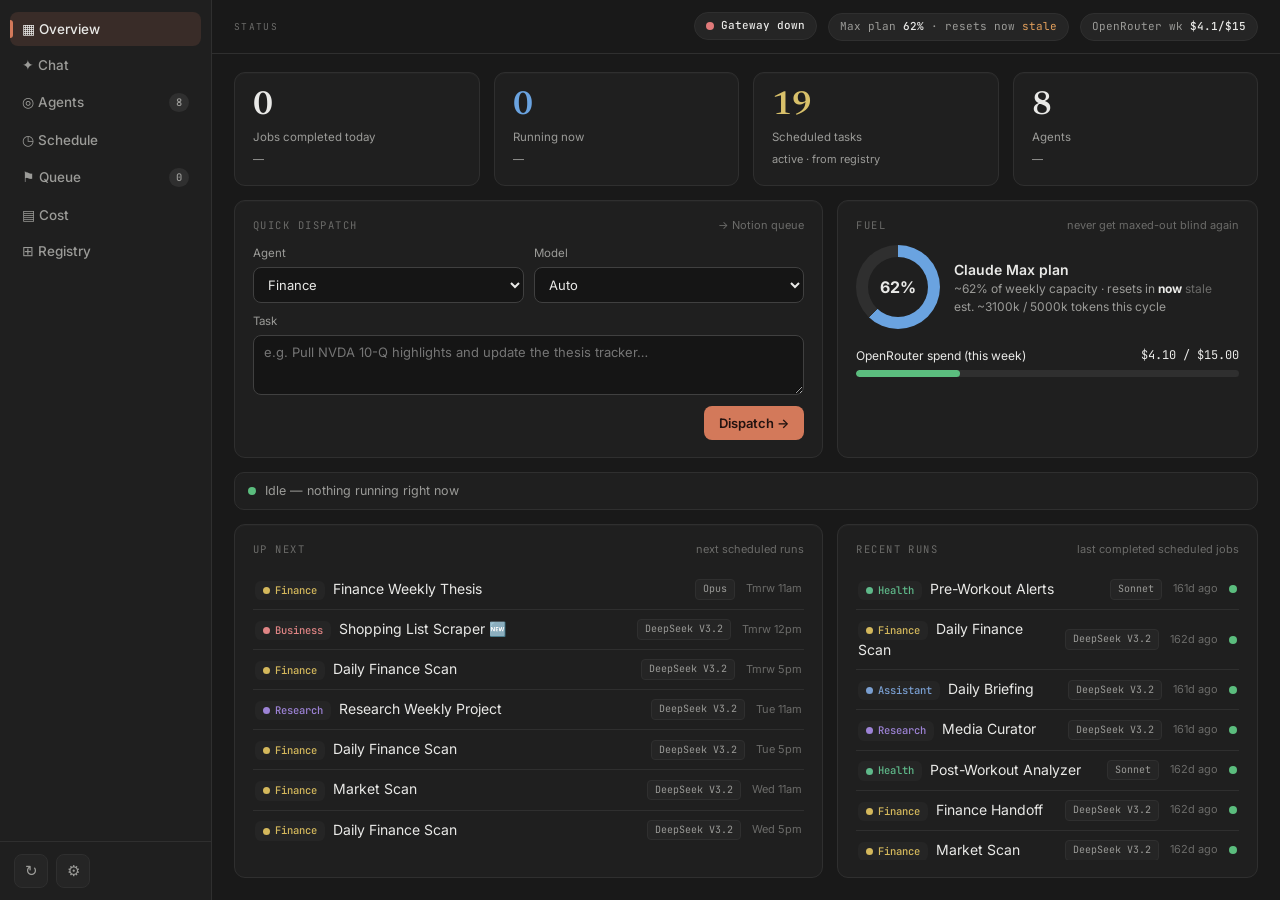
==== commit f0748137: "Command center: remove logo mark from rail (Notion page title is the heading)" ====
--- a/command-center/index.html
+++ b/command-center/index.html
@@ -16,10 +16,7 @@
 
     <!-- ── Left nav rail ─────────────────────────────────────────────────────────── -->
     <nav class="rail" aria-label="Primary">
-      <!-- Logo mark only — the Notion page title above the embed is the heading, so no wordmark. -->
-      <div class="brand">
-        <div class="logo" aria-hidden="true">C</div>
-      </div>
+      <!-- No brand block — the Notion page title above the embed serves as the heading. -->
 
       <!-- Vertical tab list (rendered by render/chrome.js). -->
       <div class="tabs" id="tabs" role="tablist" aria-label="Command Center sections"></div>
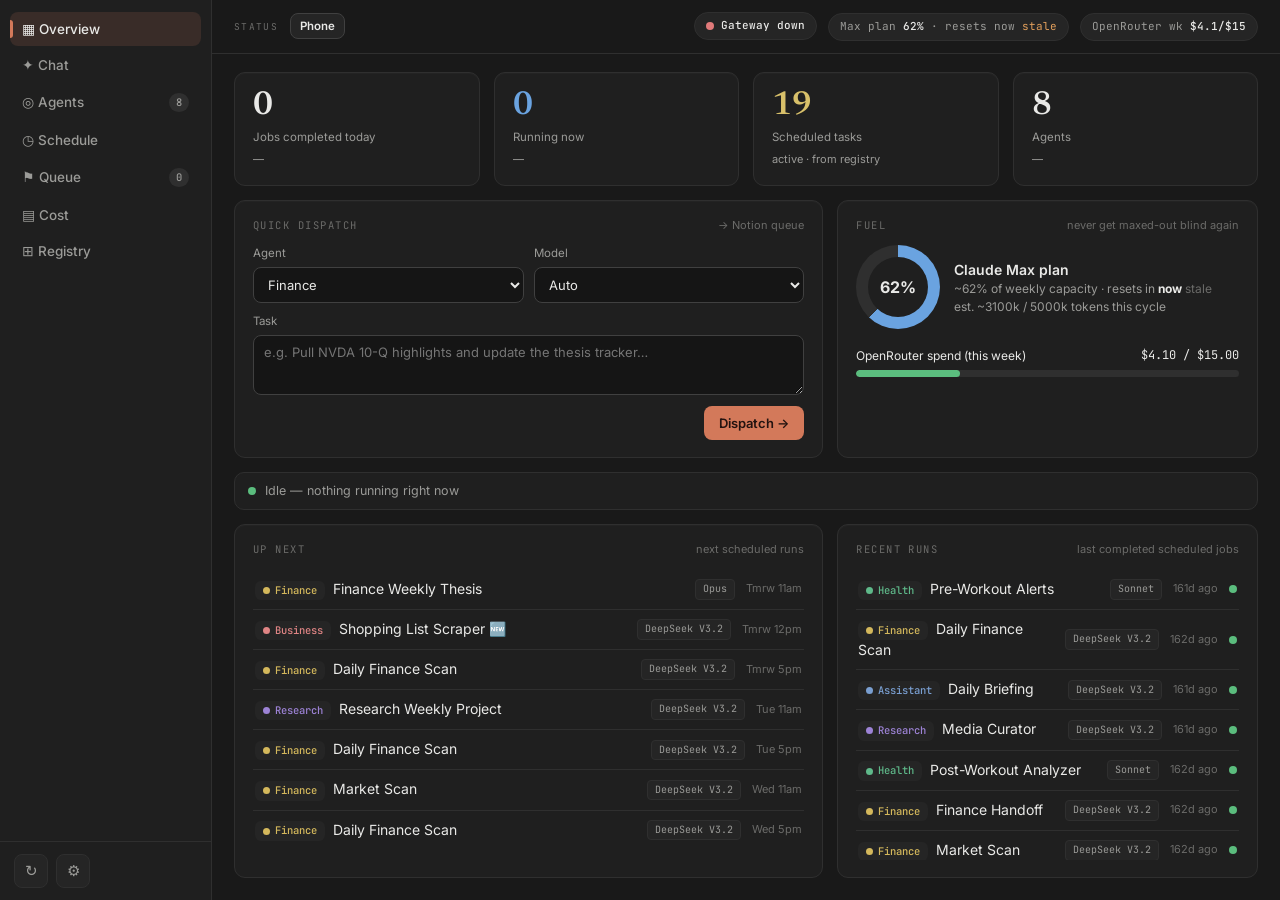
==== commit fdf172e1: "Command center: add phone-layout toggle New "Phone" toggle in the status strip flips body.phone and " ====
--- a/command-center/index.html
+++ b/command-center/index.html
@@ -33,6 +33,7 @@
       <!-- Slim status strip. Pills (gateway / Max % / OpenRouter $) render into #pills. -->
       <div class="statusstrip">
         <span class="strip-label mono">STATUS</span>
+        <button class="btn ghost sm" id="btn-phone" title="Toggle phone layout" aria-pressed="false">Phone</button>
         <span class="spacer"></span>
         <span id="pills"></span>
       </div>
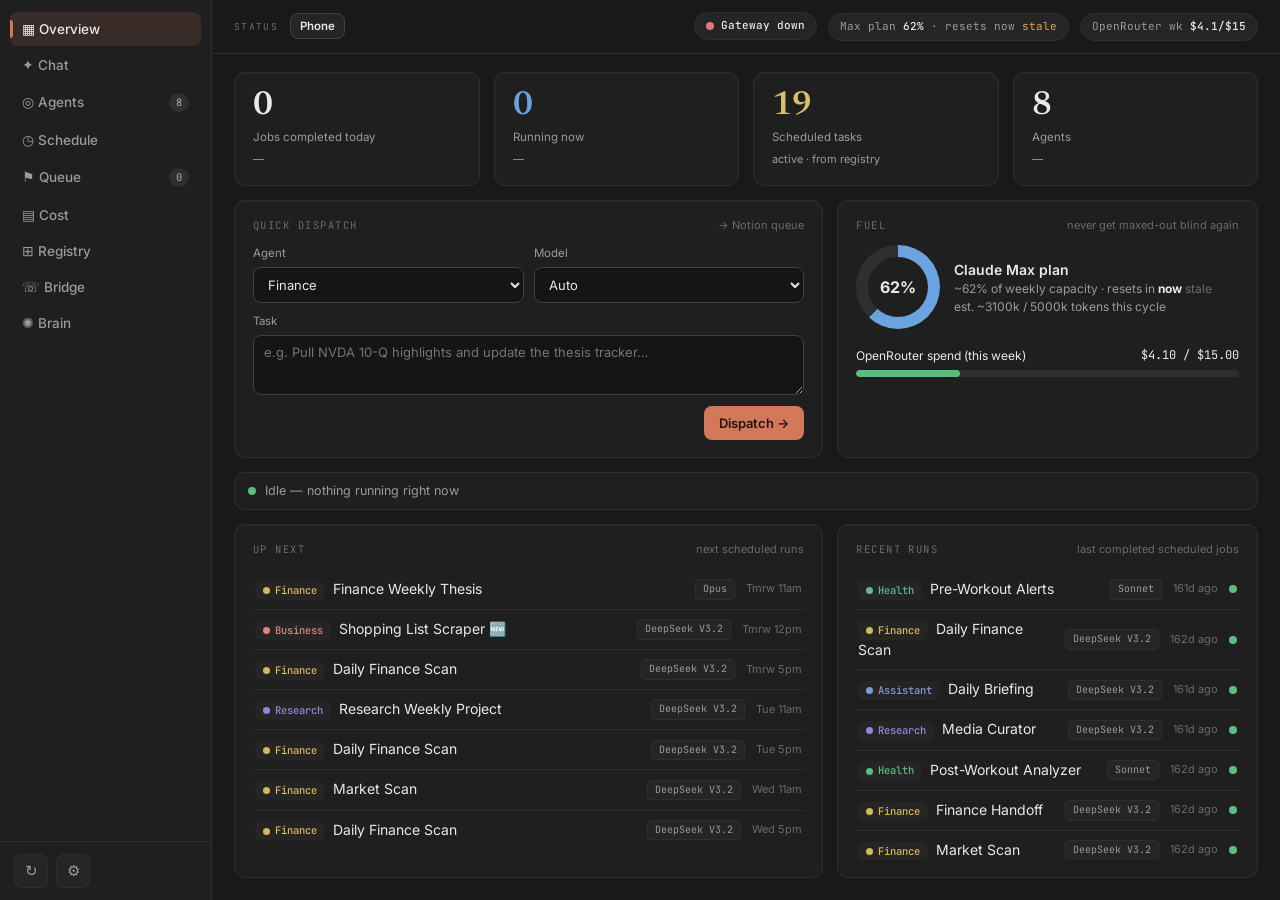
==== commit 094fb821: "command-center: add Phone Bridge tab (real on/off control) + sync Brain tab backlog Phone Bridge tab" ====
--- a/command-center/index.html
+++ b/command-center/index.html
@@ -47,6 +47,8 @@
         <div class="panel" id="queue" role="tabpanel" aria-labelledby="tab-queue"></div>
         <div class="panel" id="cost" role="tabpanel" aria-labelledby="tab-cost"></div>
         <div class="panel" id="registry" role="tabpanel" aria-labelledby="tab-registry"></div>
+        <div class="panel" id="phonebridge" role="tabpanel" aria-labelledby="tab-phonebridge"></div>
+        <div class="panel" id="brain" role="tabpanel" aria-labelledby="tab-brain"></div>
       </div>
     </main>
   </div>
@@ -59,6 +61,10 @@
   <!-- Toast container -->
   <div class="toast" id="toast" role="status" aria-live="polite"></div>
 
+  <!-- D3 (brain-map force-directed graph only; every other tab stays DOM-string/no-lib).
+       defer so a slow/unreachable CDN never blocks the rest of the app from booting — brain.js
+       checks window.d3 and shows a graceful message if it never loaded. -->
+  <script src="https://d3js.org/d3.v7.min.js" defer></script>
   <script type="module" src="js/main.js"></script>
 </body>
 </html>
--- a/command-center/css/styles.css
+++ b/command-center/css/styles.css
@@ -14,6 +14,8 @@
      business=red, marketing=teal. Everything color-codes off these vars. */
   --tag-assistant:#7a9fd1;--tag-finance:#d4b85c;--tag-health:#5fb98a;--tag-research:#9d83d6;
   --tag-programming:#d4905c;--tag-career:#c478c4;--tag-business:#e08585;--tag-marketing:#5cb8c0;
+  /* Knowledge-base subjects not already covered by an agent color (brain-map tab) */
+  --tag-trading:#c9975c;--tag-school:#6fa3c9;--tag-memory:#9490c9;--tag-knowledge:#7cbfa0;--tag-other:#8a8a87;
   /* ── shape ── */
   --radius:11px;--radius-sm:8px;--rail-w:212px;
 }
@@ -110,6 +112,7 @@
 .chip{font-family:'JetBrains Mono','Courier New',monospace;font-size:10px;background:var(--panel2);border:1px solid var(--line);border-radius:4px;padding:2px 7px;color:var(--muted);white-space:nowrap;display:inline-block}
 .chip.max{color:var(--running);border-color:rgba(106,163,224,.4)}.chip.open{color:var(--success);border-color:rgba(91,189,126,.4)}
 .chip.free{color:var(--muted)}.chip.code{color:var(--faint)}
+.chip.warn{color:var(--warn);border-color:rgba(227,160,92,.4)}
 .btn{background:var(--accent);color:var(--on-accent);border:none;border-radius:var(--radius-sm);padding:9px 15px;font-weight:600;font-size:13px;cursor:pointer;font-family:inherit;transition:background .14s}
 .btn:hover{background:var(--accent-2)}.btn.ghost{background:var(--panel2);color:var(--text);border:1px solid var(--line2)}
 .btn.ghost:hover{background:var(--raise)}
@@ -353,6 +356,72 @@
 .reg-select{width:auto;min-width:118px;padding:5px 8px;font-size:11.5px}
 .reg-select:focus{border-color:var(--accent);outline:none}
 
+/* PHONE BRIDGE — hero on/off switch (§phonebridge tab), scaled-up variant of .reg-toggle */
+.pb-hero{display:flex;align-items:center;gap:16px;padding:14px 16px;background:var(--panel2);border:1px solid var(--line2);border-radius:11px}
+.pb-toggle{position:relative;display:inline-block;width:52px;height:29px;cursor:pointer;flex-shrink:0}
+.pb-toggle input{position:absolute;opacity:0;width:100%;height:100%;margin:0;cursor:pointer;z-index:1}
+.pb-slider{position:absolute;inset:0;background:var(--raise);border:1px solid var(--line2);border-radius:999px;transition:all .15s}
+.pb-slider::before{content:'';position:absolute;width:21px;height:21px;left:3px;top:3px;border-radius:50%;background:var(--muted);transition:all .15s}
+.pb-toggle input:checked + .pb-slider{background:rgba(91,189,126,.25);border-color:var(--success)}
+.pb-toggle input:checked + .pb-slider::before{transform:translateX(23px);background:var(--success)}
+.pb-hero-text{display:flex;flex-direction:column;gap:2px}
+.pb-hero-state{font-family:'JetBrains Mono','Courier New',monospace;font-size:15px;font-weight:700;letter-spacing:.02em}
+.pb-hero-state.on{color:var(--success)}.pb-hero-state.off{color:var(--faint)}
+
+/* BRAIN MAP — knowledge-base force-directed graph (§brain tab) */
+.brain-wrap{position:relative;flex:1;min-height:0;background:var(--sunken);border:1px solid var(--line);border-radius:var(--radius);overflow:hidden}
+.brain-wrap svg{display:block;width:100%;height:100%;cursor:grab}
+.brain-wrap svg:active{cursor:grabbing}
+.brain-toolbar{display:flex;align-items:center;gap:10px;flex-wrap:wrap;flex-shrink:0}
+.brain-toolbar .lab{font-family:'JetBrains Mono',monospace;font-size:10px;text-transform:uppercase;letter-spacing:.12em;color:var(--faint)}
+.brain-legend{display:flex;gap:6px;flex-wrap:wrap}
+.brain-legend .tag{cursor:pointer;user-select:none;transition:opacity .15s}
+.brain-legend .tag.dim{opacity:.35}
+.brain-active-badge{font-family:'JetBrains Mono',monospace;font-size:10.5px;font-weight:600;letter-spacing:.02em}
+.brain-stats{margin-left:auto;font-family:'JetBrains Mono',monospace;font-size:10.5px;color:var(--faint)}
+/* Resting neurons sit dim; n-halo/n-core only brighten momentarily when brain.js's firing
+   engine flashes them (see fireOnce/flashNode) — no steady-state glow, no CSS loop here.
+   n-halo/n-core are the tiny (down to ~3px) VISIBLE circles, too small to reliably hover/click/
+   drag on their own — pointer-events:none here pushes all interaction onto n-hit, a larger
+   invisible circle underneath sized for real hit-testing (Fitts's-law fix; this was the bug
+   where nodes couldn't be hovered/clicked/moved at all — n-hit didn't exist and the visible
+   circles had no viable hit target). */
+.brain-node{transition:opacity .18s}
+.brain-node .n-halo,.brain-node .n-core{pointer-events:none}
+.brain-node .n-halo{mix-blend-mode:screen}
+.brain-node .n-hit{fill:transparent;pointer-events:all}
+/* Lobes are a faint, slow-breathing haze (ambient) that brightens + breathes faster when a
+   subject has a live agent running (see .active, toggled by updateActivity()). */
+.brain-lobe{pointer-events:none;mix-blend-mode:screen;opacity:.1;animation:brain-lobe-idle 6s ease-in-out infinite}
+.brain-lobe.active{opacity:.22;animation:brain-lobe-hot 1.8s ease-in-out infinite}
+@keyframes brain-lobe-idle{0%,100%{opacity:.07}50%{opacity:.13}}
+@keyframes brain-lobe-hot{0%,100%{opacity:.16}50%{opacity:.3}}
+/* Accent ring around a lobe — invisible at rest, pulses in the app's clay accent while that
+   subject's agent is actually running, so "live" reads as a distinct signal from subject color. */
+.brain-lobe-ring{fill:none;stroke-width:1.2px;opacity:0;transition:opacity .5s}
+.brain-lobe-ring.active{stroke:var(--accent);opacity:.5;animation:brain-ring-pulse 1.6s ease-in-out infinite}
+@keyframes brain-ring-pulse{0%,100%{stroke-opacity:.3;stroke-width:1px}50%{stroke-opacity:.9;stroke-width:2.2px}}
+/* Base "dendrite" — always faintly visible at rest, like Obsidian's graph-view edges, not the
+   near-invisible hairlines from the first pass (that's what made the graph read as unconnected
+   dots even where real edges existed). Hover a node to see its highlighted neighborhood
+   (brain.js's highlightNeighborhood/clearHighlight sets opacity/stroke-width inline over this). */
+.brain-edge{stroke:var(--line2);stroke-opacity:.4;fill:none;transition:opacity .15s,stroke-width .15s}
+/* Semantic edges (embedding cosine-similarity — see graph_export.py's build_semantic_edges) are
+   an AI-inferred relationship, not a manual tag, so they get a distinct cool tint to tell them
+   apart from the tag/ticker/wikilink layer at a glance. */
+.brain-edge.semantic{stroke:var(--running);stroke-opacity:.3}
+.brain-edge.ticker{stroke:var(--tag-finance);stroke-opacity:.32}
+.brain-pulse-dot{pointer-events:none;mix-blend-mode:screen}
+.brain-tooltip{position:fixed;z-index:70;pointer-events:none;background:var(--raise);border:1px solid var(--line2);
+  border-radius:9px;padding:9px 11px;font-size:11.5px;max-width:260px;box-shadow:0 10px 30px rgba(0,0,0,.45);
+  opacity:0;transition:opacity .1s;line-height:1.5}
+.brain-tooltip.show{opacity:1}
+.brain-tooltip .tt-title{font-weight:700;color:var(--text);margin-bottom:3px}
+.brain-tooltip .tt-meta{color:var(--muted);font-size:10.5px}
+.brain-tooltip .tt-tags{margin-top:5px;display:flex;flex-wrap:wrap;gap:3px}
+.brain-tooltip .tt-tag{font-family:'JetBrains Mono',monospace;font-size:9px;background:var(--panel2);border-radius:4px;padding:1px 5px;color:var(--faint)}
+.brain-tooltip .tt-contested{color:var(--warn);font-weight:700}
+
 /* On a narrow embed, collapse the rail to an icon strip so the stage keeps its room. */
 @media(max-width:720px){
   :root{--rail-w:60px}
@@ -360,3 +429,40 @@
   .tab{justify-content:center;padding:9px 0}
   .tab .count{display:none}
 }
+
+#btn-phone{flex:none}
+#btn-phone.active{background:var(--accent-soft);color:var(--text);border-color:var(--accent)}
+
+/* ── Phone layout (toggled by #btn-phone → body.phone). Overrides the desktop rail/stage so the
+   whole thing stacks into one scrollable column that actually works on a narrow screen. ───────── */
+body.phone .app{flex-direction:column;height:auto;min-height:100vh;max-width:none}
+body.phone .rail{width:100%;height:auto;position:static;flex-direction:column;
+  border-right:none;border-bottom:1px solid var(--line)}
+body.phone .tabs{flex-direction:row;flex-wrap:nowrap;overflow-x:auto;flex:none;gap:4px;padding:8px 10px}
+body.phone .tab{width:auto;flex:none;white-space:nowrap;padding:8px 12px}
+body.phone .tab.active::before{display:none}
+body.phone .rail-foot{margin-top:0;border-top:1px solid var(--line);justify-content:flex-end}
+body.phone .stage{height:auto}
+body.phone .statusstrip{flex-wrap:wrap;gap:8px;padding:10px 14px}
+body.phone .statusstrip .spacer{display:none}
+body.phone #pills{display:flex;flex-wrap:wrap;gap:6px;width:100%}
+body.phone .pill+.pill{margin-left:0}
+body.phone .stage-body{overflow:visible;padding:12px 12px 28px}
+body.phone .panel{height:auto;min-height:0;overflow:visible}
+body.phone .panel.active{display:flex}
+/* one column everywhere; let inner scroll regions grow naturally and the page scroll instead */
+body.phone .grid.cols-4,body.phone .grid.cols-2{grid-template-columns:1fr}
+body.phone .agrid{grid-template-columns:1fr}
+body.phone .agent-grid,body.phone .kbody{grid-template-columns:1fr;overflow:visible}
+body.phone .kanban{flex-direction:column}
+body.phone .kcol{min-width:0}
+body.phone .cal{grid-template-columns:1fr;gap:10px}
+body.phone .calcol{overflow:visible}
+body.phone .feed,body.phone .reg-scroll,body.phone .sched-list,body.phone .rr-list{overflow:visible;max-height:none}
+body.phone .grow{flex:none;min-height:0}
+body.phone .chatwrap{min-height:60vh}
+body.phone .brain-wrap{height:65vh}
+body.phone .brain-stats{margin-left:0;width:100%}
+body.phone .reg-table{font-size:11.5px}
+body.phone .reg-table td,body.phone .reg-th{padding:6px 7px}
+body.phone .kpi .big{font-size:28px}
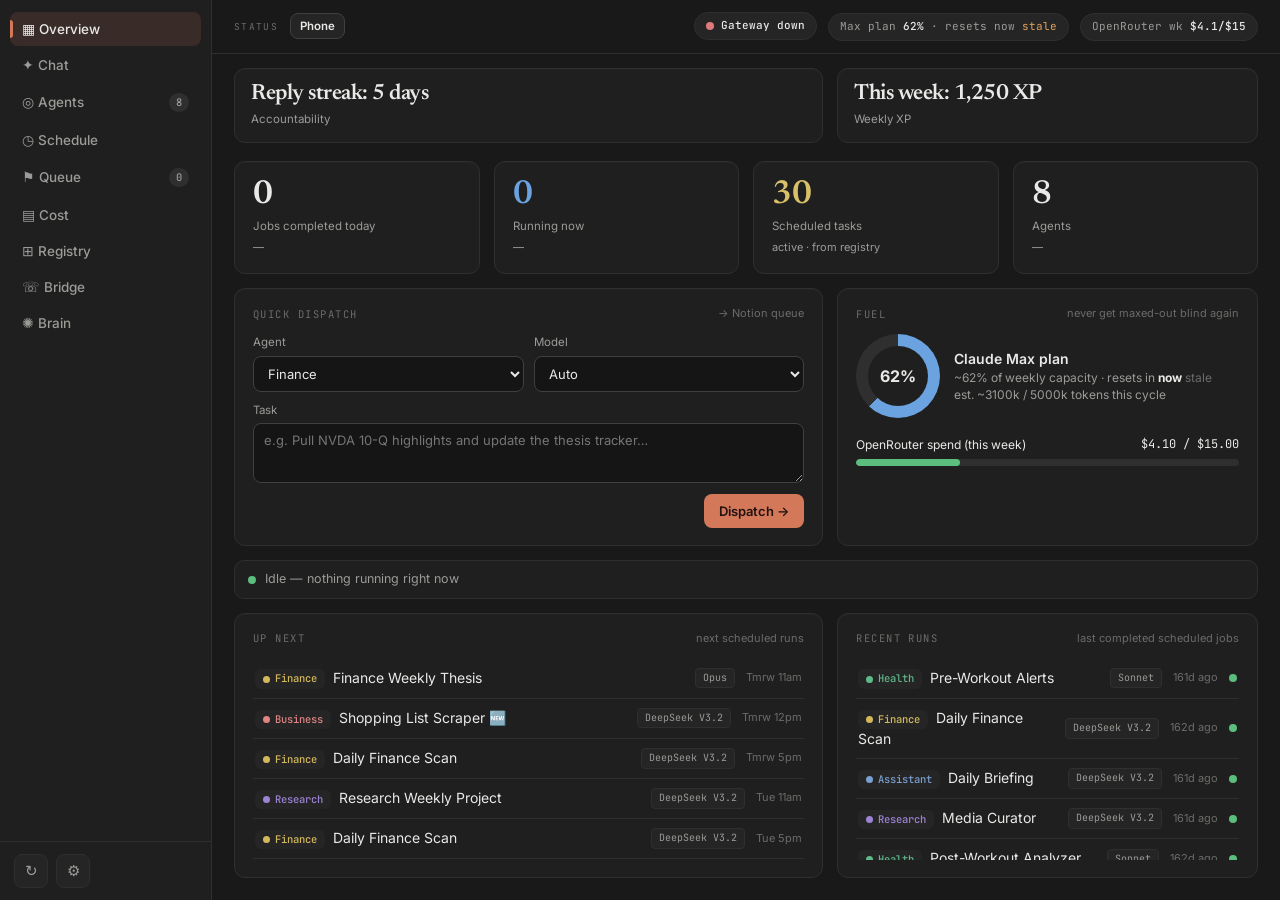
==== commit 613acac4: "publish: ACC Phase-2 dashboard (bus client + settings token field, armed registry)" ====
--- a/command-center/index.html
+++ b/command-center/index.html
@@ -38,6 +38,10 @@
         <span id="pills"></span>
       </div>
 
+      <!-- Vitals bar: reply streak + weekly XP (Task 4.2). Persistent across tabs, rendered by
+           render/vitals.js from data/vitals/vitals-data.json. Empty when data is missing. -->
+      <div id="vitals-bar"></div>
+
       <!-- Seven swappable panels. Visibility owned by CSS (.panel{display:none}/.panel.active{display:flex}). -->
       <div class="stage-body">
         <div class="panel active" id="overview" role="tabpanel" aria-labelledby="tab-overview"></div>
--- a/command-center/css/styles.css
+++ b/command-center/css/styles.css
@@ -56,6 +56,13 @@
 .strip-label{font-size:9.5px;color:var(--faint);letter-spacing:.14em}
 .statusstrip .spacer{flex:1}
 .stage-body{flex:1;min-height:0;display:flex;flex-direction:column;overflow:hidden;padding:18px 22px 22px}
+
+/* Vitals bar (Task 4.2): reply streak + weekly XP, persistent across tabs. Collapses to zero
+   height when render/vitals.js leaves it empty (no data yet), so it never reserves dead space. */
+#vitals-bar:empty{display:none}
+#vitals-bar{padding:14px 22px 0}
+#vitals-bar .box.kpi{padding:14px 16px}
+#vitals-bar .kpi .big{font-size:22px}
 
 /* status pills (mono) */
 .pill{display:inline-flex;align-items:center;gap:7px;background:var(--panel2);border:1px solid var(--line);border-radius:999px;
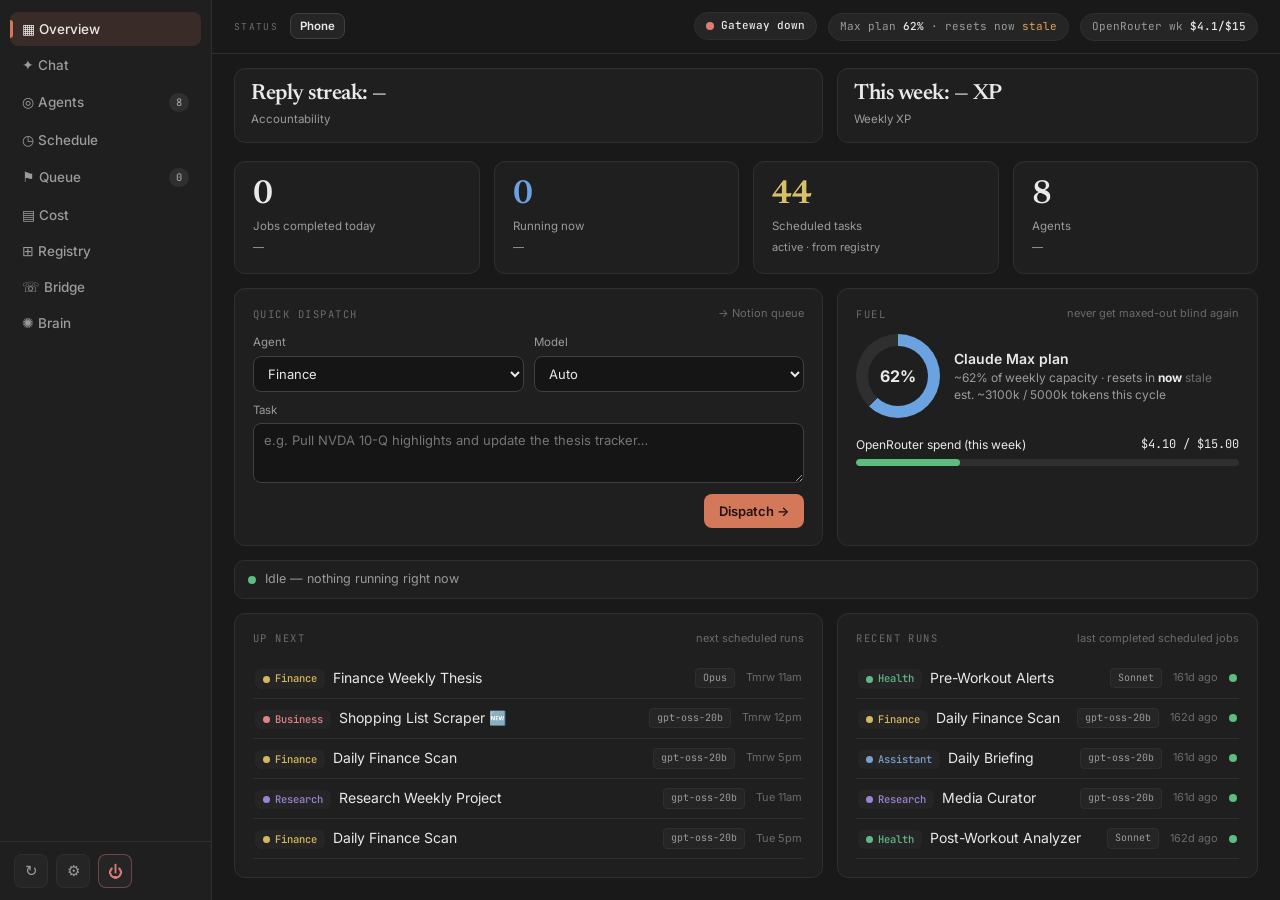
==== commit f47bdb72: "command-center: sync from Agent/command-center (2026-07-23)" ====
--- a/command-center/index.html
+++ b/command-center/index.html
@@ -25,6 +25,7 @@
       <div class="rail-foot">
         <button class="iconbtn" id="btn-refresh" title="Refresh" aria-label="Refresh"></button>
         <button class="iconbtn" id="btn-settings" title="Settings" aria-label="Settings"></button>
+        <button class="iconbtn kill" id="btn-kill" title="Global pause — stop all scheduled runs" aria-label="Global pause (kill switch)" aria-pressed="false"></button>
       </div>
     </nav>
 
--- a/command-center/css/styles.css
+++ b/command-center/css/styles.css
@@ -76,6 +76,10 @@
 .iconbtn{background:var(--panel2);border:1px solid var(--line);color:var(--muted);border-radius:var(--radius-sm);
   width:34px;height:34px;cursor:pointer;font-size:15px;display:grid;place-items:center;transition:all .14s}
 .iconbtn:hover{border-color:var(--line2);color:var(--text);background:var(--raise)}
+/* Global kill switch: subtle red at rest, solid red when engaged (pause ON). */
+.iconbtn.kill{color:var(--fail);border-color:rgba(224,122,122,.4)}
+.iconbtn.kill:hover{background:rgba(224,122,122,.1);border-color:var(--fail)}
+.iconbtn.kill.active{background:var(--fail);color:#fff;border-color:var(--fail);box-shadow:0 0 0 3px rgba(224,122,122,.2)}
 .badge-mock{font-size:10px;letter-spacing:.14em;text-transform:uppercase;color:var(--on-accent);background:var(--queued);border-radius:5px;padding:3px 7px;font-weight:700;font-family:'JetBrains Mono',monospace}
 
 /* ── Vertical tabs (ghost buttons; active = accent-soft + 3px clay left bar) ────────── */
